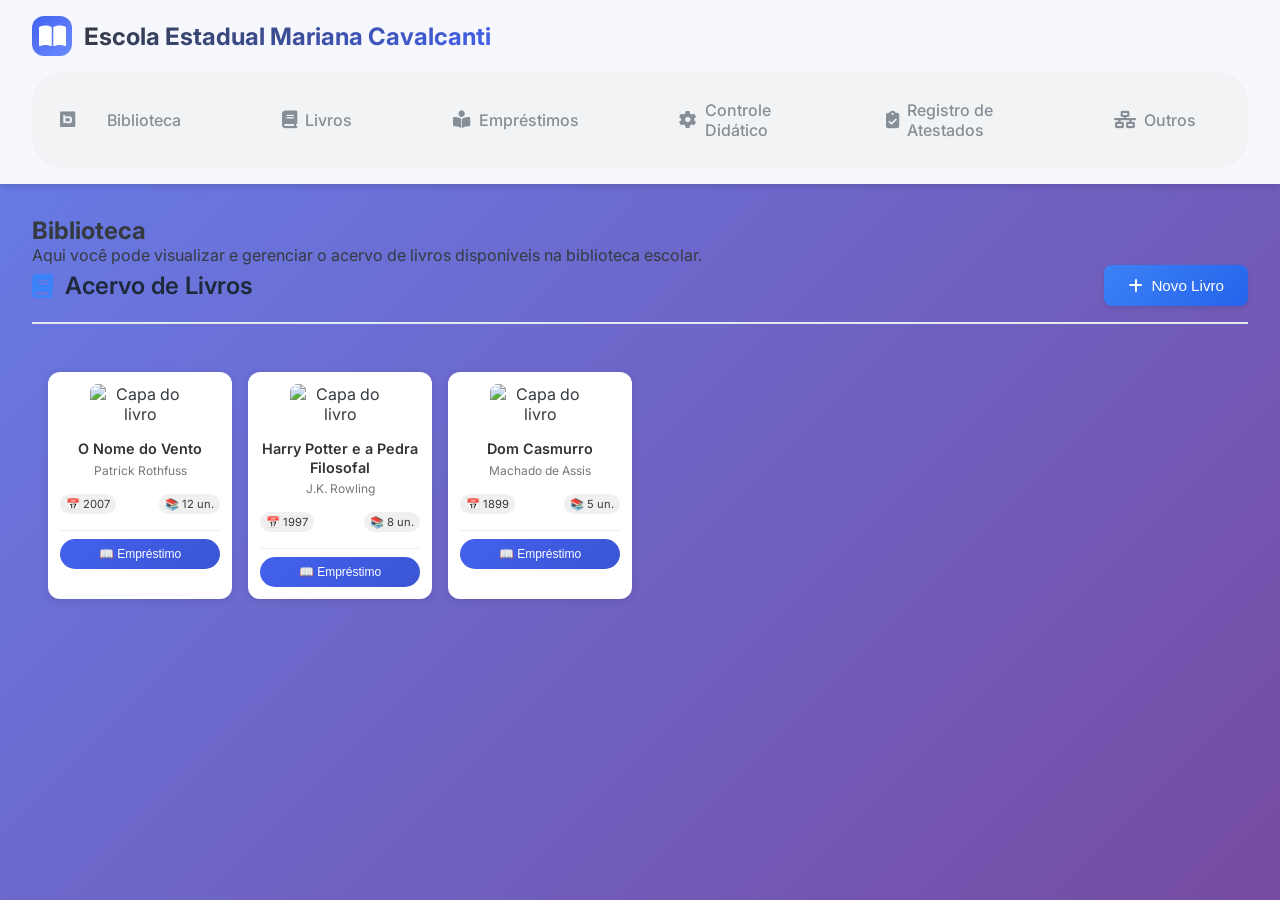
==== arcevo.html @ 970c311e "Biblioteca" ====
<!DOCTYPE html>
<html lang="pt-BR">
<head>
    <meta charset="UTF-8">
    <meta name="viewport" content="width=device-width, initial-scale=1.0, viewport-fit=cover">
    <title>Livros</title>
    <link rel="stylesheet" href="assets/css/style.css">
    <link rel="stylesheet" href="assets/css/books.css">
    <link href="https://fonts.googleapis.com/css2?family=Inter:wght@300;400;500;600;700;800&display=swap" rel="stylesheet">
    <link rel="stylesheet" href="https://cdnjs.cloudflare.com/ajax/libs/font-awesome/6.4.0/css/all.min.css">
    <link href="https://unpkg.com/aos@2.3.1/dist/aos.css" rel="stylesheet">
</head>
<body>
    <header>
        <div class="header-content">
            <div class="logo">
                <div class="logo-icon">
                    <i class="fas fa-book-open"></i>
                </div>
                <h1>Escola Estadual<span>  Mariana Cavalcanti</span></h1>
            </div>
            <nav class="nav-menu">
                <ul>
                    <li class="nav-link" data-tab="livros">
                        <i class="fa-brands fa-bimobject"></i>
                        <a href="index.html" class="nav-link" data-tab="index">
                            <span>Biblioteca</span>
                        </a>
                    </li>
                    <li class="nav-link" data-tab="livros"> 
                        <a href="arcevo.html" class="nav-link" data-tab="livros">                       
                        <i class="fas fa-book"></i>                       
                            <span>Livros</span>
                        </a>
                    </li>
                    <li class="nav-link" data-tab="emprestimos">
                        <a href="emprestimo.html" class="nav-link" data-tab="emprestimos">
                            <i class="fas fa-book-reader"></i>
                            <span>Empréstimos</span>
                        </a>
                    </li>
                    <li class="nav-link" data-tab="controlDidatico">
                        <a href="controlDidatico.html" class="nav-link" data-tab="controlDidatico">
                            <i class="fa-solid fa-gear"></i>
                            <span>Controle Didático</span>
                        </a>    
                    </li>
                    <li class="nav-link" data-tab="atestados">
                        <a href="RegisterAtestado.html" class="nav-link" data-tab="atestados">
                            <i class="fa-solid fa-clipboard-check"></i>
                            <span>Registro de Atestados</span>
                        </a>
                    </li>
                    <li class="nav-link" data-tab="outros">
                        <a href="outros.html" class="nav-link" data-tab="outros">
                        <i class="fa-solid fa-network-wired"></i>
                        <span>Outros</span>
                        </a>
                    </li>
                </ul>
            </nav>
        </div>
    </header>
    <main>
        <section>
            <h2>Biblioteca</h2>
            <p>Aqui você pode visualizar e gerenciar o acervo de livros disponíveis na biblioteca escolar.</p>
        </section>
        <section>
            <div class="panel-header">
                <h2><i class="fas fa-book"></i> Acervo de Livros</h2>
                <button class="btn-primary" id="btnAddLivro">
                    <i class="fas fa-plus"></i> Novo Livro
                </button>
            </div>
            <div class="cards-livros">
                                <!-- Card 1 -->
                <div class="livro-card">
                    <img class="livro-imagem" src="https://m.media-amazon.com/images/I/81CGmkRG9GL.jpg" alt="Capa do livro">
                    <div class="livro-titulo">O Nome do Vento</div>
                    <div class="livro-autor">Patrick Rothfuss</div>
                    <div class="info-linha">
                        <span class="livro-ano">📅 2007</span>
                        <span class="livro-quantidade">📚 12 un.</span>
                    </div>                    
                    <hr>
                    <button>📖 Empréstimo</button>
                </div>
                            <!-- Card 2 -->
                <div class="livro-card">
                    <img class="livro-imagem" src="https://m.media-amazon.com/images/I/81pB+joKL4L._UF1000,1000_QL80_.jpg" alt="Capa do livro">
                    <div class="livro-titulo">Harry Potter e a Pedra Filosofal</div>
                    <div class="livro-autor">J.K. Rowling</div>
                    <div class="info-linha">
                        <span class="livro-ano">📅 1997</span>
                        <span class="livro-quantidade">📚 8 un.</span>
                    </div>                    
                    <hr>
                    <button>📖 Empréstimo</button>
                </div>

                <!-- Card 3 -->
                <div class="livro-card">
                    <img class="livro-imagem" src="https://images.tcdn.com.br/img/img_prod/1271663/dom_casmurro_edicao_de_luxo_almofadada_89_1_038fb70c564eb50f71ea49f6027e827a.jpg" alt="Capa do livro">
                    <div class="livro-titulo">Dom Casmurro</div>
                    <div class="livro-autor">Machado de Assis</div>
                    <div class="info-linha">
                        <span class="livro-ano">📅 1899</span>
                        <span class="livro-quantidade">📚 5 un.</span>
                    </div>                    
                    <hr>
                    <button>📖 Empréstimo</button>
                </div>
            </div>
        </section>
    </main>
    <!-- Modal Overlay -->
    <div id="modalLivro" class="modal-overlay">
        <div class="modal-container">
            <!-- Modal Header -->
            <div class="modal-header">
                <h3>
                    <i class="fas fa-plus-circle"></i> 
                    Adicionar Novo Livro
                </h3>
                <button class="modal-close" id="btnCloseModal">
                    <i class="fas fa-times"></i>
                </button>
            </div>

            <!-- Modal Body -->
            <div class="modal-body">
                <form id="formLivro">
                    <div class="form-grid">
                        <!-- Autor -->
                        <div class="form-group">
                            <label for="autor">
                                <i class="fas fa-user"></i> Autor
                            </label>
                            <input type="text" id="autor" name="autor" 
                                placeholder="Digite o nome do autor" required>
                        </div>

                        <!-- Título -->
                        <div class="form-group">
                            <label for="titulo">
                                <i class="fas fa-book"></i> Título
                            </label>
                            <input type="text" id="titulo" name="titulo" 
                                placeholder="Digite o título do livro" required>
                        </div>

                        <!-- CBL (Código) -->
                        <div class="form-group">
                            <label for="cbl">
                                <i class="fas fa-barcode"></i> CBL
                            </label>
                            <input type="text" id="cbl" name="cbl" 
                                placeholder="Código CBL do livro" required>
                        </div>

                        <!-- Categoria -->
                        <div class="form-group">
                            <label for="categoria">
                                <i class="fas fa-tag"></i> Categoria
                            </label>
                            <select id="categoria" name="categoria" required>
                                <option value="">Selecione uma categoria</option>
                                <option value="Ficção">Ficção</option>
                                <option value="Não Ficção">Não Ficção</option>
                                <option value="Didático">Didático</option>
                                <option value="Infantil">Infantil</option>
                                <option value="Literatura">Literatura</option>
                                <option value="Ciências">Ciências</option>
                                <option value="História">História</option>
                                <option value="Tecnologia">Tecnologia</option>
                            </select>
                        </div>

                        <!-- Ano -->
                        <div class="form-group">
                            <label for="ano">
                                <i class="fas fa-calendar-alt"></i> Ano
                            </label>
                            <input type="number" id="ano" name="ano" 
                                placeholder="Ano de publicação" 
                                min="1900" max="2026" required>
                        </div>

                        <!-- Editora -->
                        <div class="form-group">
                            <label for="editora">
                                <i class="fas fa-building"></i> Editora
                            </label>
                            <input type="text" id="editora" name="editora" 
                                placeholder="Nome da editora" required>
                        </div>

                        <!-- Quantidade -->
                        <div class="form-group">
                            <label for="quantidade">
                                <i class="fas fa-cubes"></i> Quantidade
                            </label>
                            <input type="number" id="quantidade" name="quantidade" 
                                placeholder="Número de exemplares" 
                                min="1" value="1" required>
                        </div>
                        <!-- Capa do livro -->
                        <div class="form-group full-width">
                            <label for="imagem">
                                <i class="fas fa-image"></i> Capa do Livro
                            </label>
                            <input type="file" id="imagem" name="imagem" accept="image/*">
                            <small style="color: #666; font-size: 0.8rem;">Formatos: JPG, PNG, GIF (max. 5MB)</small>
                        </div>
                    </div>

                    <!-- Modal Footer -->
                    <div class="modal-footer">
                        <button type="button" class="btn-cancel" id="btnCancelModal">
                            <i class="fas fa-times"></i> Cancelar
                        </button>
                        <button type="submit" class="btn-submit">
                            <i class="fas fa-save"></i> Salvar Livro
                        </button>
                    </div>
                </form>
            </div>
        </div>
    </div>
        <!-- Modal de Empréstimo -->
    <div id="modalEmprestimo" class="modal-overlay">
        <div class="modal-container">
            <!-- Modal Header -->
            <div class="modal-header">
                <h3>
                    <i class="fas fa-hand-holding-heart"></i> 
                    Novo Empréstimo
                </h3>
                <button class="modal-close" id="btnCloseModalEmprestimo">
                    <i class="fas fa-times"></i>
                </button>
            </div>

            <!-- Modal Body -->
            <div class="modal-body">
                <form id="formEmprestimo">
                    <div class="form-grid">
                        <!-- Livro (pré-preenchido) -->
                        <div class="form-group">
                            <label for="livro">
                                <i class="fas fa-book"></i> Livro
                            </label>
                            <input type="text" id="livro" name="livro" 
                                placeholder="Título do livro" readonly required>
                        </div>

                        <!-- Estudante -->
                        <div class="form-group">
                            <label for="estudante">
                                <i class="fas fa-user-graduate"></i> Estudante
                            </label>
                            <input type="text" id="estudante" name="estudante" 
                                placeholder="Nome completo do estudante" required>
                        </div>

                        <!-- Data Empréstimo -->
                        <div class="form-group">
                            <label for="data_emprestimo">
                                <i class="fas fa-calendar-day"></i> Data do Empréstimo
                            </label>
                            <input type="date" id="data_emprestimo" name="data_emprestimo" required>
                        </div>

                        <!-- Data Devolução (opcional) -->
                        <div class="form-group">
                            <label for="data_devolucao">
                                <i class="fas fa-calendar-check"></i> Data de Devolução
                            </label>
                            <input type="date" id="data_devolucao" name="data_devolucao">
                            <small style="color: #666; font-size: 0.75rem;">Data prevista para devolução</small>
                        </div>

                        <!-- Observações -->
                        <div class="form-group full-width">
                            <label for="observacoes">
                                <i class="fas fa-comment-dots"></i> Observações
                            </label>
                            <textarea id="observacoes" name="observacoes" 
                                    rows="3" placeholder="Observações adicionais sobre o empréstimo..."></textarea>
                        </div>
                    </div>

                    <!-- Modal Footer -->
                    <div class="modal-footer">
                        <button type="button" class="btn-cancel" id="btnCancelModalEmprestimo">
                            <i class="fas fa-times"></i> Cancelar
                        </button>
                        <button type="submit" class="btn-submit">
                            <i class="fas fa-check-circle"></i> Confirmar Empréstimo
                        </button>
                    </div>
                </form>
            </div>
        </div>
    </div>
    <script src="assets/js/acervo.js"></script>
    <script src="assets/js/crontrollEmprestimo.js"></script>
</body>
</html>
---- assets/css/style.css ----
/* Reset e configurações globais */
* {
    margin: 0;
    padding: 0;
    box-sizing: border-box;
}

:root {
    --primary: #4361ee;
    --primary-dark: #3a56d4;
    --primary-light: #6c8cff;
    --success: #51cf66;
    --warning: #ffd43b;
    --danger: #ff6b6b;
    --gray-50: #f8f9fa;
    --gray-100: #f1f3f5;
    --gray-200: #e9ecef;
    --gray-300: #dee2e6;
    --gray-500: #adb5bd;
    --gray-600: #868e96;
    --gray-800: #343a40;
    --shadow-md: 0 4px 6px -1px rgba(0, 0, 0, 0.1);
    --shadow-lg: 0 10px 15px -3px rgba(0, 0, 0, 0.1);
    --shadow-xl: 0 20px 25px -5px rgba(0, 0, 0, 0.1);
    --border-radius: 12px;
    --border-radius-lg: 16px;
}

body {
    font-family: 'Inter', -apple-system, BlinkMacSystemFont, sans-serif;
    background: linear-gradient(135deg, #667eea 0%, #764ba2 100%);
    color: var(--gray-800);
    min-height: 100vh;
}

/* Header */
header {
    background: rgba(255, 255, 255, 0.95);
    backdrop-filter: blur(10px);
    box-shadow: var(--shadow-md);
    position: sticky;
    top: 0;
    z-index: 1000;
}

.header-content {
    max-width: 1400px;
    margin: 0 auto;
    padding: 1rem 2rem;
    display: flex;
    justify-content: space-between;
    align-items: center;
    flex-wrap: wrap;
    gap: 1rem;
}

.logo {
    display: flex;
    align-items: center;
    gap: 0.75rem;
}

.logo-icon {
    width: 40px;
    height: 40px;
    background: linear-gradient(135deg, var(--primary), var(--primary-light));
    border-radius: 12px;
    display: flex;
    align-items: center;
    justify-content: center;
    animation: pulse 2s infinite;
}

@keyframes pulse {
    0%, 100% { transform: scale(1); }
    50% { transform: scale(1.05); }
}

.logo-icon i {
    font-size: 1.5rem;
    color: white;
}

.logo h1 {
    font-size: 1.5rem;
    font-weight: 700;
    background: linear-gradient(135deg, var(--gray-800), var(--primary));
    -webkit-background-clip: text;
    -webkit-text-fill-color: transparent;
    background-clip: text;
}

/* Navegação */
.nav-menu ul {
    display: flex;
    gap: 0.3rem;
    background: var(--gray-100);
    padding: 0.25rem;
    border-radius: 2rem;
    list-style: none;
}

.nav-link {
    display: flex;
    align-items: center;
    gap: 0.5rem;
    padding: 0.75rem 1.5rem;
    border-radius: 2rem;
    transition: all 0.3s;
    font-weight: 500;
    cursor: pointer;
}

.nav-link a {
    text-decoration: none;
    color: var(--gray-600);
    display: flex;
    align-items: center;
    gap: 0.5rem;
}

.nav-link:hover {
    background: var(--gray-200);
}

.nav-link:hover a {
    color: var(--primary);
}

.nav-link i {
    font-size: 1.1rem;
    color: var(--gray-600);
}

.nav-link:hover i {
    color: var(--primary);
}

/* Main */
main {
    max-width: 1400px;
    margin: 0 auto;
    padding: 2rem;
}

/* Stats Grid */
.stats-grid {
    display: grid;
    grid-template-columns: repeat(auto-fit, minmax(250px, 1fr));
    gap: 1.5rem;
    margin: 2rem 0;
}

.stats-grid > div {
    background: white;
    border-radius: var(--border-radius-lg);
    padding: 1.5rem;
    box-shadow: var(--shadow-lg);
    transition: transform 0.3s, box-shadow 0.3s;
}

.stats-grid > div:hover {
    transform: translateY(-5px);
    box-shadow: var(--shadow-xl);
}

.stat-info h3 {
    font-size: 0.9rem;
    font-weight: 600;
    color: var(--gray-600);
    margin-bottom: 0.75rem;
    text-transform: uppercase;
    letter-spacing: 0.5px;
}

.stat-number {
    font-size: 2.5rem;
    font-weight: 700;
    color: var(--gray-800);
    margin-bottom: 0.5rem;
}

/* Responsividade */
@media (max-width: 768px) {
    .header-content {
        flex-direction: column;
        padding: 1rem;
    }
    
    .nav-menu ul {
        width: 100%;
        justify-content: center;
        flex-wrap: wrap;
    }
    
    .nav-link {
        padding: 0.5rem 1rem;
    }
    
    .nav-link span {
        display: none;
    }
    
    .nav-link i {
        font-size: 1.25rem;
    }
    
    main {
        padding: 1rem;
    }
    
    .stats-grid {
        grid-template-columns: 1fr;
    }
}

@media (max-width: 480px) {
    .logo h1 {
        font-size: 1.2rem;
    }
    
    .logo-icon {
        width: 32px;
        height: 32px;
    }
    
    .stat-number {
        font-size: 2rem;
    }
}
---- assets/css/books.css ----
/* Container principal dos cards */
.cards-livros {
    max-width: 1400px;
    margin: 0 auto;
    padding: 1rem;
}

.cards-livros h3 {
    font-size: 1.5rem;
    margin-bottom: 1.5rem;
    color: white;
    text-shadow: 2px 2px 4px rgba(0,0,0,0.1);
}

/* Grid de cards - aqui que faz os cards ficarem lado a lado */
.cards-livros {
    display: grid;
    grid-template-columns: repeat(auto-fill, minmax(160px, 1fr));
    gap: 1rem;
}

/* Card individual */
.livro-card {
    background: white;
    border-radius: 12px;
    padding: 12px;
    box-shadow: 0 2px 8px rgba(0, 0, 0, 0.1);
    transition: transform 0.2s, box-shadow 0.2s;
    display: flex;
    flex-direction: column;
    align-items: center;
    text-align: center;
}

.livro-card:hover {
    transform: translateY(-4px);
    box-shadow: 0 4px 12px rgba(0, 0, 0, 0.15);
}

/* Imagem do livro */
.livro-imagem {
    width: 100%;
    max-width: 100px;
    height: auto;
    max-height: 130px;
    object-fit: cover;
    border-radius: 8px;
    margin-bottom: 10px;
}

/* Título */
.livro-titulo {
    font-size: 0.9rem;
    font-weight: 600;
    color: #333;
    margin: 6px 0 4px;
    line-height: 1.3;
    display: -webkit-box;
    -webkit-line-clamp: 2;
    -webkit-box-orient: vertical;
    overflow: hidden;
}

/* Autor */
.livro-autor {
    font-size: 0.75rem;
    color: #777;
    margin-bottom: 8px;
}

/* Linha de informações (ano e quantidade) */
.info-linha {
    display: flex;
    justify-content: space-between;
    width: 100%;
    gap: 6px;
    margin: 8px 0;
    font-size: 0.7rem;
}

.livro-ano, .livro-quantidade {
    background: #f0f0f0;
    padding: 3px 6px;
    border-radius: 12px;
    white-space: nowrap;
}

/* Separador */
hr {
    width: 100%;
    margin: 8px 0;
    border: none;
    border-top: 1px solid #eee;
}

/* Botão de empréstimo */
.livro-card button {
    background: linear-gradient(135deg, #4361ee, #3a56d4);
    color: white;
    border: none;
    padding: 8px 12px;
    border-radius: 20px;
    font-size: 0.75rem;
    font-weight: 500;
    cursor: pointer;
    width: 100%;
    transition: all 0.2s;
}

.livro-card button:hover {
    background: linear-gradient(135deg, #3a56d4, #2c45b8);
    transform: scale(1.02);
}

/* Responsividade */
@media (max-width: 768px) {
    .cards-livros {
        grid-template-columns: repeat(auto-fill, minmax(140px, 1fr));
        gap: 0.75rem;
        padding: 0.75rem;
    }
    
    .livro-card {
        padding: 8px;
    }
    
    .livro-titulo {
        font-size: 0.8rem;
    }
    
    .info-linha {
        flex-direction: column;
        align-items: center;
        gap: 4px;
    }
    
    .livro-ano, .livro-quantidade {
        white-space: normal;
        font-size: 0.65rem;
    }
}

@media (max-width: 480px) {
    .cards-livros {
        grid-template-columns: repeat(auto-fill, minmax(130px, 1fr));
        gap: 0.5rem;
    }
}
/* Panel Header */
.panel-header {
    display: flex;
    justify-content: space-between;
    align-items: center;
    margin-bottom: 2rem;
    padding-bottom: 1rem;
    border-bottom: 2px solid #e2e8f0;
    flex-wrap: wrap;
    gap: 1rem;
}

.panel-header h2 {
    font-size: 1.5rem;
    font-weight: 600;
    color: #1e293b;
    margin: 0;
    display: flex;
    align-items: center;
    gap: 0.75rem;
}

.panel-header h2 i {
    color: #3b82f6;
    font-size: 1.5rem;
}

/* Botão Primário */
.btn-primary {
    background: linear-gradient(135deg, #3b82f6, #2563eb);
    color: white;
    border: none;
    padding: 0.75rem 1.5rem;
    border-radius: 0.5rem;
    font-size: 0.95rem;
    font-weight: 500;
    cursor: pointer;
    display: inline-flex;
    align-items: center;
    gap: 0.5rem;
    transition: all 0.3s ease;
    box-shadow: 0 2px 4px rgba(0, 0, 0, 0.1);
}

.btn-primary i {
    font-size: 1rem;
}

.btn-primary:hover {
    background: linear-gradient(135deg, #2563eb, #1d4ed8);
    transform: translateY(-2px);
    box-shadow: 0 4px 12px rgba(59, 130, 246, 0.3);
}

.btn-primary:active {
    transform: translateY(0);
    box-shadow: 0 2px 4px rgba(0, 0, 0, 0.1);
}

/* Responsivo para telas pequenas */
@media (max-width: 640px) {
    .panel-header {
        flex-direction: column;
        align-items: stretch;
        text-align: center;
    }
    
    .panel-header h2 {
        justify-content: center;
    }
    
    .btn-primary {
        justify-content: center;
        width: 100%;
    }
}
/*----------------------- MODAL ------------------ */
/* Modal Overlay */
.modal-overlay {
    display: none;
    position: fixed;
    top: 0;
    left: 0;
    width: 100%;
    height: 100%;
    background-color: rgba(0, 0, 0, 0.6);
    backdrop-filter: blur(4px);
    z-index: 1000;
    justify-content: center;
    align-items: center;
    animation: fadeIn 0.3s ease;
}

.modal-overlay.active {
    display: flex;
}

/* Modal Container */
.modal-container {
    background: white;
    border-radius: 1rem;
    width: 90%;
    max-width: 800px;
    max-height: 90vh;
    overflow-y: auto;
    box-shadow: 0 20px 25px -5px rgba(0, 0, 0, 0.1), 
                0 10px 10px -5px rgba(0, 0, 0, 0.04);
    animation: slideUp 0.3s ease;
}

/* Modal Header */
.modal-header {
    display: flex;
    justify-content: space-between;
    align-items: center;
    padding: 1.5rem 2rem;
    border-bottom: 2px solid #e2e8f0;
    background: linear-gradient(135deg, #f8fafc, #ffffff);
    border-radius: 1rem 1rem 0 0;
}

.modal-header h3 {
    font-size: 1.5rem;
    font-weight: 600;
    color: #1e293b;
    margin: 0;
    display: flex;
    align-items: center;
    gap: 0.75rem;
}

.modal-header h3 i {
    color: #3b82f6;
    font-size: 1.5rem;
}

.modal-close {
    background: none;
    border: none;
    font-size: 1.5rem;
    cursor: pointer;
    color: #64748b;
    padding: 0.5rem;
    border-radius: 0.5rem;
    transition: all 0.2s ease;
    display: flex;
    align-items: center;
    justify-content: center;
}

.modal-close:hover {
    background-color: #f1f5f9;
    color: #ef4444;
    transform: rotate(90deg);
}

/* Modal Body */
.modal-body {
    padding: 2rem;
}

/* Form Grid */
.form-grid {
    display: grid;
    grid-template-columns: repeat(2, 1fr);
    gap: 1.5rem;
}

/* Form Group */
.form-group {
    display: flex;
    flex-direction: column;
    gap: 0.5rem;
}

.form-group label {
    font-size: 0.875rem;
    font-weight: 600;
    color: #334155;
    display: flex;
    align-items: center;
    gap: 0.5rem;
}

.form-group label i {
    color: #3b82f6;
    font-size: 0.875rem;
}

.form-group input,
.form-group select {
    padding: 0.75rem 1rem;
    border: 2px solid #e2e8f0;
    border-radius: 0.5rem;
    font-size: 0.95rem;
    font-family: 'Inter', sans-serif;
    transition: all 0.2s ease;
    background-color: white;
}

.form-group input:focus,
.form-group select:focus {
    outline: none;
    border-color: #3b82f6;
    box-shadow: 0 0 0 3px rgba(59, 130, 246, 0.1);
}

.form-group input:hover,
.form-group select:hover {
    border-color: #94a3b8;
}

/* Modal Footer */
.modal-footer {
    display: flex;
    justify-content: flex-end;
    gap: 1rem;
    margin-top: 2rem;
    padding-top: 1.5rem;
    border-top: 2px solid #e2e8f0;
}

.btn-cancel,
.btn-submit {
    padding: 0.75rem 1.5rem;
    border-radius: 0.5rem;
    font-size: 0.95rem;
    font-weight: 500;
    cursor: pointer;
    transition: all 0.2s ease;
    display: inline-flex;
    align-items: center;
    gap: 0.5rem;
    font-family: 'Inter', sans-serif;
}

.btn-cancel {
    background-color: white;
    border: 2px solid #e2e8f0;
    color: #64748b;
}

.btn-cancel:hover {
    background-color: #f8fafc;
    border-color: #cbd5e1;
    transform: translateY(-1px);
}

.btn-submit {
    background: linear-gradient(135deg, #3b82f6, #2563eb);
    border: none;
    color: white;
    box-shadow: 0 2px 4px rgba(0, 0, 0, 0.1);
}

.btn-submit:hover {
    background: linear-gradient(135deg, #2563eb, #1d4ed8);
    transform: translateY(-2px);
    box-shadow: 0 4px 12px rgba(59, 130, 246, 0.3);
}

.btn-cancel:active,
.btn-submit:active {
    transform: translateY(0);
}

/* Animações */
@keyframes fadeIn {
    from {
        opacity: 0;
    }
    to {
        opacity: 1;
    }
}

@keyframes slideUp {
    from {
        transform: translateY(30px);
        opacity: 0;
    }
    to {
        transform: translateY(0);
        opacity: 1;
    }
}

/* Scrollbar Personalizada */
.modal-container::-webkit-scrollbar {
    width: 8px;
}

.modal-container::-webkit-scrollbar-track {
    background: #f1f5f9;
    border-radius: 4px;
}

.modal-container::-webkit-scrollbar-thumb {
    background: #cbd5e1;
    border-radius: 4px;
}

.modal-container::-webkit-scrollbar-thumb:hover {
    background: #94a3b8;
}

/* Responsividade */
@media (max-width: 768px) {
    .form-grid {
        grid-template-columns: 1fr;
        gap: 1rem;
    }
    
    .modal-header {
        padding: 1rem 1.5rem;
    }
    
    .modal-header h3 {
        font-size: 1.25rem;
    }
    
    .modal-body {
        padding: 1.5rem;
    }
    
    .modal-footer {
        flex-direction: column-reverse;
    }
    
    .btn-cancel,
    .btn-submit {
        width: 100%;
        justify-content: center;
    }
}

@media (max-width: 480px) {
    .modal-container {
        width: 95%;
        border-radius: 0.75rem;
    }
    
    .modal-header h3 {
        font-size: 1.125rem;
    }
    
    .form-group input,
    .form-group select {
        padding: 0.625rem 0.875rem;
        font-size: 0.875rem;
    }
}
/* APENAS ADICIONAR ESSAS 3 LINHAS AO CSS EXISTENTE */
.form-group.full-width {
    grid-column: 1 / -1;
}

.form-group input[type="file"] {
    padding: 0.5rem;
    border: 1px solid #e2e8f0;
    border-radius: 0.5rem;
    font-size: 0.9rem;
}

.form-group small {
    display: block;
    margin-top: 0.25rem;
}
/*----------------------- MODAL EMPRESTIMO ------------------ */
/* Adicione ao seu CSS existente */
textarea {
    width: 100%;
    padding: 0.75rem 1rem;
    border: 2px solid #e2e8f0;
    border-radius: 0.5rem;
    font-size: 0.95rem;
    font-family: 'Inter', sans-serif;
    resize: vertical;
    transition: all 0.2s ease;
}

textarea:focus {
    outline: none;
    border-color: #3b82f6;
    box-shadow: 0 0 0 3px rgba(59, 130, 246, 0.1);
}

textarea:hover {
    border-color: #94a3b8;
}
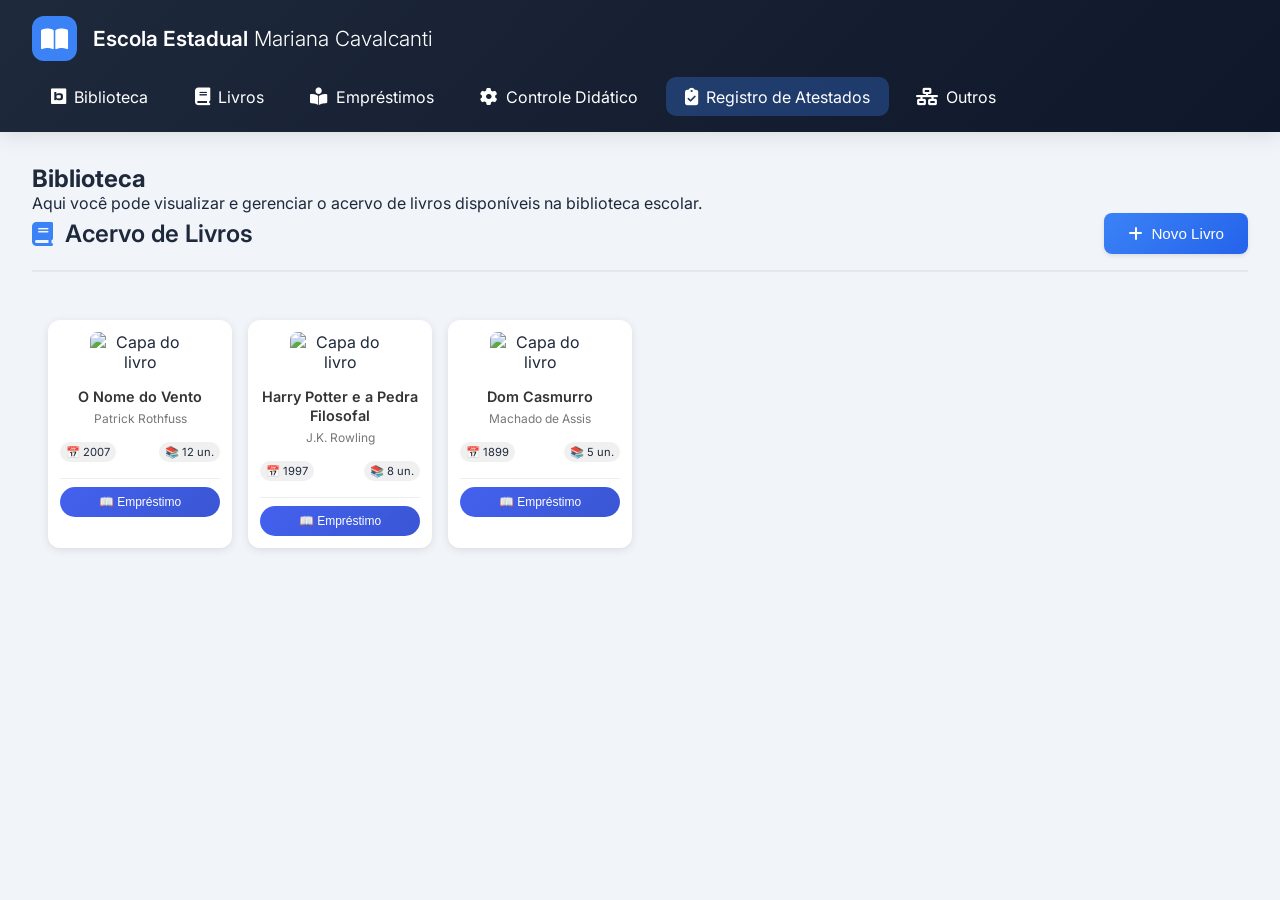
==== commit fbfcb0b4: "atualização" ====
--- a/arcevo.html
+++ b/arcevo.html
@@ -21,40 +21,40 @@
             </div>
             <nav class="nav-menu">
                 <ul>
-                    <li class="nav-link" data-tab="livros">
-                        <i class="fa-brands fa-bimobject"></i>
-                        <a href="index.html" class="nav-link" data-tab="index">
+                    <li class="nav-link">
+                        <a href="index.html">
+                            <i class="fa-brands fa-bimobject"></i>
                             <span>Biblioteca</span>
                         </a>
                     </li>
-                    <li class="nav-link" data-tab="livros"> 
-                        <a href="arcevo.html" class="nav-link" data-tab="livros">                       
-                        <i class="fas fa-book"></i>                       
+                    <li class="nav-link">
+                        <a href="arcevo.html">
+                            <i class="fas fa-book"></i>
                             <span>Livros</span>
                         </a>
                     </li>
-                    <li class="nav-link" data-tab="emprestimos">
-                        <a href="emprestimo.html" class="nav-link" data-tab="emprestimos">
+                    <li class="nav-link">
+                        <a href="emprestimo.html">
                             <i class="fas fa-book-reader"></i>
                             <span>Empréstimos</span>
                         </a>
                     </li>
-                    <li class="nav-link" data-tab="controlDidatico">
-                        <a href="controlDidatico.html" class="nav-link" data-tab="controlDidatico">
+                    <li class="nav-link">
+                        <a href="controlDidatico.html">
                             <i class="fa-solid fa-gear"></i>
                             <span>Controle Didático</span>
-                        </a>    
-                    </li>
-                    <li class="nav-link" data-tab="atestados">
-                        <a href="RegisterAtestado.html" class="nav-link" data-tab="atestados">
+                        </a>
+                    </li>
+                    <li class="nav-link active">
+                        <a href="RegisterAtestado.html">
                             <i class="fa-solid fa-clipboard-check"></i>
                             <span>Registro de Atestados</span>
                         </a>
                     </li>
-                    <li class="nav-link" data-tab="outros">
-                        <a href="outros.html" class="nav-link" data-tab="outros">
-                        <i class="fa-solid fa-network-wired"></i>
-                        <span>Outros</span>
+                    <li class="nav-link">
+                        <a href="outros.html">
+                            <i class="fa-solid fa-network-wired"></i>
+                            <span>Outros</span>
                         </a>
                     </li>
                 </ul>
--- a/assets/css/style.css
+++ b/assets/css/style.css
@@ -27,26 +27,26 @@
 }
 
 body {
-    font-family: 'Inter', -apple-system, BlinkMacSystemFont, sans-serif;
-    background: linear-gradient(135deg, #667eea 0%, #764ba2 100%);
-    color: var(--gray-800);
+    font-family: 'Inter', sans-serif;
+    background: #f1f5f9;
+    color: #1e293b;        
     min-height: 100vh;
 }
 
-/* Header */
+/* Header - Estilo da página de atestado */
 header {
-    background: rgba(255, 255, 255, 0.95);
-    backdrop-filter: blur(10px);
-    box-shadow: var(--shadow-md);
+    background: linear-gradient(135deg, #1e293b, #0f172a);
+    color: white;
+    padding: 1rem 2rem;
+    box-shadow: 0 4px 20px rgba(0, 0, 0, 0.1);
     position: sticky;
     top: 0;
-    z-index: 1000;
+    z-index: 100;
 }
 
 .header-content {
     max-width: 1400px;
     margin: 0 auto;
-    padding: 1rem 2rem;
     display: flex;
     justify-content: space-between;
     align-items: center;
@@ -57,83 +57,81 @@
 .logo {
     display: flex;
     align-items: center;
-    gap: 0.75rem;
+    gap: 1rem;
 }
 
 .logo-icon {
-    width: 40px;
-    height: 40px;
-    background: linear-gradient(135deg, var(--primary), var(--primary-light));
+    background: #3b82f6;
+    width: 45px;
+    height: 45px;
     border-radius: 12px;
     display: flex;
     align-items: center;
     justify-content: center;
-    animation: pulse 2s infinite;
-}
-
-@keyframes pulse {
-    0%, 100% { transform: scale(1); }
-    50% { transform: scale(1.05); }
+    font-size: 1.5rem;
 }
 
 .logo-icon i {
-    font-size: 1.5rem;
     color: white;
 }
 
 .logo h1 {
-    font-size: 1.5rem;
-    font-weight: 700;
-    background: linear-gradient(135deg, var(--gray-800), var(--primary));
-    -webkit-background-clip: text;
-    -webkit-text-fill-color: transparent;
-    background-clip: text;
+    font-size: 1.3rem;
+    font-weight: 600;
+    color: white;
+    background: none;
+    -webkit-text-fill-color: white;
+}
+
+.logo h1 span {
+    font-weight: 300;
+    color: #94a3b8;
 }
 
 /* Navegação */
 .nav-menu ul {
     display: flex;
-    gap: 0.3rem;
-    background: var(--gray-100);
-    padding: 0.25rem;
-    border-radius: 2rem;
     list-style: none;
+    gap: 0.5rem;
+    flex-wrap: wrap;
+    background: none;
+    padding: 0;
+    border-radius: 0;
 }
 
 .nav-link {
     display: flex;
     align-items: center;
     gap: 0.5rem;
-    padding: 0.75rem 1.5rem;
-    border-radius: 2rem;
+    padding: 0.6rem 1.2rem;
+    border-radius: 10px;
     transition: all 0.3s;
-    font-weight: 500;
     cursor: pointer;
 }
 
 .nav-link a {
+    color: white;
     text-decoration: none;
-    color: var(--gray-600);
     display: flex;
     align-items: center;
     gap: 0.5rem;
-}
-
-.nav-link:hover {
-    background: var(--gray-200);
-}
-
-.nav-link:hover a {
-    color: var(--primary);
 }
 
 .nav-link i {
     font-size: 1.1rem;
-    color: var(--gray-600);
+    color: white;
+}
+
+.nav-link:hover, .nav-link.active {
+    background: rgba(59, 130, 246, 0.3);
+}
+
+.nav-link:hover a {
+    color: white;
 }
 
 .nav-link:hover i {
-    color: var(--primary);
+    color: white;
 }
 
 /* Main */
@@ -182,6 +180,70 @@
 
 /* Responsividade */
 @media (max-width: 768px) {
+    header {
+        padding: 1rem;
+    }
+    
+    .header-content {
+        flex-direction: column;
+        text-align: center;
+    }
+    
+    .nav-menu ul {
+        width: 100%;
+        justify-content: center;
+    }
+    
+    .nav-link {
+        padding: 0.5rem 1rem;
+    }
+    
+    .nav-link span {
+        display: inline;
+    }
+    
+    .nav-link i {
+        font-size: 1rem;
+    }
+    
+    main {
+        padding: 1rem;
+    }
+    
+    .stats-grid {
+        grid-template-columns: 1fr;
+    }
+}
+
+@media (max-width: 480px) {
+    .logo h1 {
+        font-size: 1.2rem;
+    }
+    
+    .logo-icon {
+        width: 35px;
+        height: 35px;
+    }
+    
+    .logo-icon i {
+        font-size: 1.2rem;
+    }
+    
+    .nav-link span {
+        display: none;
+    }
+    
+    .nav-link i {
+        font-size: 1.25rem;
+    }
+    
+    .stat-number {
+        font-size: 2rem;
+    }
+}
+
+/* Responsividade */
+@media (max-width: 768px) {
     .header-content {
         flex-direction: column;
         padding: 1rem;
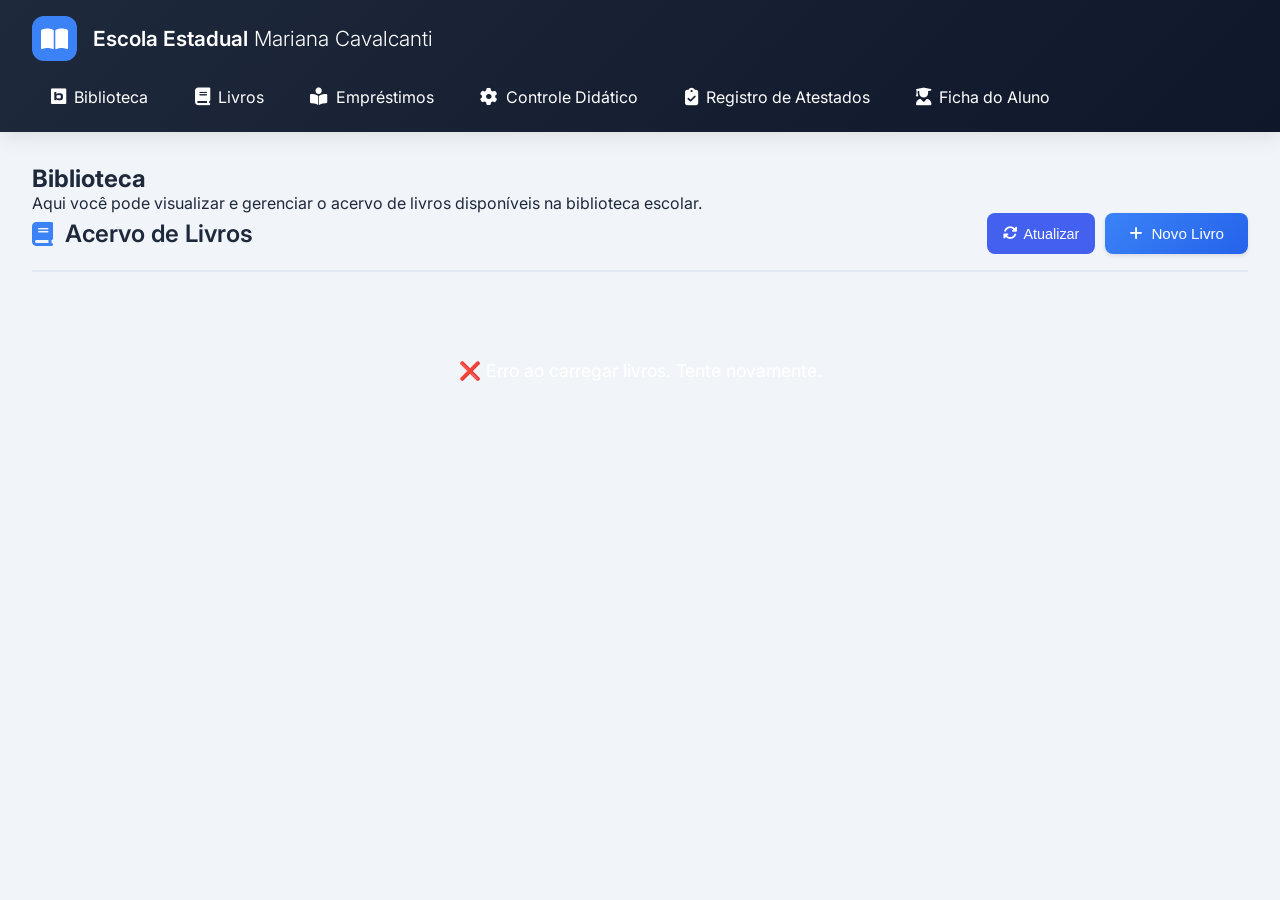
==== commit d2d1c958: "Adicionando pagina ficha de alunos e atulizações" ====
--- a/arcevo.html
+++ b/arcevo.html
@@ -3,167 +3,96 @@
 <head>
     <meta charset="UTF-8">
     <meta name="viewport" content="width=device-width, initial-scale=1.0, viewport-fit=cover">
-    <title>Livros</title>
+    <title>Acervo de Livros - Biblioteca</title>
     <link rel="stylesheet" href="assets/css/style.css">
     <link rel="stylesheet" href="assets/css/books.css">
     <link href="https://fonts.googleapis.com/css2?family=Inter:wght@300;400;500;600;700;800&display=swap" rel="stylesheet">
     <link rel="stylesheet" href="https://cdnjs.cloudflare.com/ajax/libs/font-awesome/6.4.0/css/all.min.css">
-    <link href="https://unpkg.com/aos@2.3.1/dist/aos.css" rel="stylesheet">
 </head>
 <body>
+
+    <!-- ===== HEADER ===== -->
     <header>
         <div class="header-content">
             <div class="logo">
                 <div class="logo-icon">
                     <i class="fas fa-book-open"></i>
                 </div>
-                <h1>Escola Estadual<span>  Mariana Cavalcanti</span></h1>
+                <h1>Escola Estadual<span> Mariana Cavalcanti</span></h1>
             </div>
             <nav class="nav-menu">
                 <ul>
-                    <li class="nav-link">
-                        <a href="index.html">
-                            <i class="fa-brands fa-bimobject"></i>
-                            <span>Biblioteca</span>
-                        </a>
-                    </li>
-                    <li class="nav-link">
-                        <a href="arcevo.html">
-                            <i class="fas fa-book"></i>
-                            <span>Livros</span>
-                        </a>
-                    </li>
-                    <li class="nav-link">
-                        <a href="emprestimo.html">
-                            <i class="fas fa-book-reader"></i>
-                            <span>Empréstimos</span>
-                        </a>
-                    </li>
-                    <li class="nav-link">
-                        <a href="controlDidatico.html">
-                            <i class="fa-solid fa-gear"></i>
-                            <span>Controle Didático</span>
-                        </a>
-                    </li>
-                    <li class="nav-link active">
-                        <a href="RegisterAtestado.html">
-                            <i class="fa-solid fa-clipboard-check"></i>
-                            <span>Registro de Atestados</span>
-                        </a>
-                    </li>
-                    <li class="nav-link">
-                        <a href="outros.html">
-                            <i class="fa-solid fa-network-wired"></i>
-                            <span>Outros</span>
-                        </a>
-                    </li>
+                    <li class="nav-link"><a href="index.html"><i class="fa-brands fa-bimobject"></i><span>Biblioteca</span></a></li>
+                    <li class="nav-link"><a href="arcevo.html"><i class="fas fa-book"></i><span>Livros</span></a></li>
+                    <li class="nav-link"><a href="emprestimo.html"><i class="fas fa-book-reader"></i><span>Empréstimos</span></a></li>
+                    <li class="nav-link"><a href="controlDidatico.html"><i class="fa-solid fa-gear"></i><span>Controle Didático</span></a></li>
+                    <li class="nav-link"><a href="RegisterAtestado.html"><i class="fa-solid fa-clipboard-check"></i><span>Registro de Atestados</span></a></li>
+                    <li class="nav-link"><a href="ficha_aluno.html"><i class="fa-solid fa-user-graduate"></i><span>Ficha do Aluno</span></a></li>
                 </ul>
             </nav>
         </div>
     </header>
+
+    <!-- ===== MAIN ===== -->
     <main>
         <section>
             <h2>Biblioteca</h2>
             <p>Aqui você pode visualizar e gerenciar o acervo de livros disponíveis na biblioteca escolar.</p>
         </section>
+
         <section>
             <div class="panel-header">
                 <h2><i class="fas fa-book"></i> Acervo de Livros</h2>
-                <button class="btn-primary" id="btnAddLivro">
-                    <i class="fas fa-plus"></i> Novo Livro
-                </button>
-            </div>
-            <div class="cards-livros">
-                                <!-- Card 1 -->
-                <div class="livro-card">
-                    <img class="livro-imagem" src="https://m.media-amazon.com/images/I/81CGmkRG9GL.jpg" alt="Capa do livro">
-                    <div class="livro-titulo">O Nome do Vento</div>
-                    <div class="livro-autor">Patrick Rothfuss</div>
-                    <div class="info-linha">
-                        <span class="livro-ano">📅 2007</span>
-                        <span class="livro-quantidade">📚 12 un.</span>
-                    </div>                    
-                    <hr>
-                    <button>📖 Empréstimo</button>
+                <div style="display:flex; gap:10px;">
+                    <button class="btn-refresh" id="refreshBooks">
+                        <i class="fas fa-sync-alt"></i> Atualizar
+                    </button>
+                    <button class="btn-primary" id="btnAddLivro">
+                        <i class="fas fa-plus"></i> Novo Livro
+                    </button>
                 </div>
-                            <!-- Card 2 -->
-                <div class="livro-card">
-                    <img class="livro-imagem" src="https://m.media-amazon.com/images/I/81pB+joKL4L._UF1000,1000_QL80_.jpg" alt="Capa do livro">
-                    <div class="livro-titulo">Harry Potter e a Pedra Filosofal</div>
-                    <div class="livro-autor">J.K. Rowling</div>
-                    <div class="info-linha">
-                        <span class="livro-ano">📅 1997</span>
-                        <span class="livro-quantidade">📚 8 un.</span>
-                    </div>                    
-                    <hr>
-                    <button>📖 Empréstimo</button>
-                </div>
-
-                <!-- Card 3 -->
-                <div class="livro-card">
-                    <img class="livro-imagem" src="https://images.tcdn.com.br/img/img_prod/1271663/dom_casmurro_edicao_de_luxo_almofadada_89_1_038fb70c564eb50f71ea49f6027e827a.jpg" alt="Capa do livro">
-                    <div class="livro-titulo">Dom Casmurro</div>
-                    <div class="livro-autor">Machado de Assis</div>
-                    <div class="info-linha">
-                        <span class="livro-ano">📅 1899</span>
-                        <span class="livro-quantidade">📚 5 un.</span>
-                    </div>                    
-                    <hr>
-                    <button>📖 Empréstimo</button>
+            </div>
+
+            <div class="books-container">
+                <div id="booksGrid" class="books-grid">
+                    <p class="loading"><i class="fas fa-spinner fa-spin"></i> Carregando livros...</p>
                 </div>
             </div>
         </section>
     </main>
-    <!-- Modal Overlay -->
+
+    <!-- ===== MODAL: ADICIONAR LIVRO ===== -->
     <div id="modalLivro" class="modal-overlay">
         <div class="modal-container">
-            <!-- Modal Header -->
+
             <div class="modal-header">
-                <h3>
-                    <i class="fas fa-plus-circle"></i> 
-                    Adicionar Novo Livro
-                </h3>
+                <h3><i class="fas fa-plus-circle"></i> Adicionar Novo Livro</h3>
                 <button class="modal-close" id="btnCloseModal">
                     <i class="fas fa-times"></i>
                 </button>
             </div>
 
-            <!-- Modal Body -->
             <div class="modal-body">
                 <form id="formLivro">
                     <div class="form-grid">
-                        <!-- Autor -->
-                        <div class="form-group">
-                            <label for="autor">
-                                <i class="fas fa-user"></i> Autor
-                            </label>
-                            <input type="text" id="autor" name="autor" 
-                                placeholder="Digite o nome do autor" required>
-                        </div>
-
-                        <!-- Título -->
-                        <div class="form-group">
-                            <label for="titulo">
-                                <i class="fas fa-book"></i> Título
-                            </label>
-                            <input type="text" id="titulo" name="titulo" 
-                                placeholder="Digite o título do livro" required>
-                        </div>
-
-                        <!-- CBL (Código) -->
-                        <div class="form-group">
-                            <label for="cbl">
-                                <i class="fas fa-barcode"></i> CBL
-                            </label>
-                            <input type="text" id="cbl" name="cbl" 
-                                placeholder="Código CBL do livro" required>
-                        </div>
-
-                        <!-- Categoria -->
-                        <div class="form-group">
-                            <label for="categoria">
-                                <i class="fas fa-tag"></i> Categoria
-                            </label>
+
+                        <div class="form-group">
+                            <label for="autor"><i class="fas fa-user"></i> Autor</label>
+                            <input type="text" id="autor" name="autor" placeholder="Nome do autor" required>
+                        </div>
+
+                        <div class="form-group">
+                            <label for="titulo"><i class="fas fa-book"></i> Título</label>
+                            <input type="text" id="titulo" name="titulo" placeholder="Título do livro" required>
+                        </div>
+
+                        <div class="form-group">
+                            <label for="cbl"><i class="fas fa-barcode"></i> CBL</label>
+                            <input type="text" id="cbl" name="cbl" placeholder="Código CBL do livro" required>
+                        </div>
+
+                        <div class="form-group">
+                            <label for="categoria"><i class="fas fa-tag"></i> Categoria</label>
                             <select id="categoria" name="categoria" required>
                                 <option value="">Selecione uma categoria</option>
                                 <option value="Ficção">Ficção</option>
@@ -177,45 +106,33 @@
                             </select>
                         </div>
 
-                        <!-- Ano -->
-                        <div class="form-group">
-                            <label for="ano">
-                                <i class="fas fa-calendar-alt"></i> Ano
-                            </label>
-                            <input type="number" id="ano" name="ano" 
-                                placeholder="Ano de publicação" 
-                                min="1900" max="2026" required>
-                        </div>
-
-                        <!-- Editora -->
-                        <div class="form-group">
-                            <label for="editora">
-                                <i class="fas fa-building"></i> Editora
-                            </label>
-                            <input type="text" id="editora" name="editora" 
-                                placeholder="Nome da editora" required>
-                        </div>
-
-                        <!-- Quantidade -->
-                        <div class="form-group">
-                            <label for="quantidade">
-                                <i class="fas fa-cubes"></i> Quantidade
-                            </label>
-                            <input type="number" id="quantidade" name="quantidade" 
-                                placeholder="Número de exemplares" 
-                                min="1" value="1" required>
-                        </div>
-                        <!-- Capa do livro -->
+                        <div class="form-group">
+                            <label for="ano"><i class="fas fa-calendar-alt"></i> Ano</label>
+                            <input type="number" id="ano" name="ano" placeholder="Ano de publicação" min="1900" max="2030" required>
+                        </div>
+
+                        <div class="form-group">
+                            <label for="editora"><i class="fas fa-building"></i> Editora</label>
+                            <input type="text" id="editora" name="editora" placeholder="Nome da editora" required>
+                        </div>
+
+                        <div class="form-group">
+                            <label for="quantidade"><i class="fas fa-cubes"></i> Quantidade</label>
+                            <input type="number" id="quantidade" name="quantidade" placeholder="Nº de exemplares" min="1" value="1" required>
+                        </div>
+
+                        <!-- Upload de imagem -->
                         <div class="form-group full-width">
-                            <label for="imagem">
-                                <i class="fas fa-image"></i> Capa do Livro
-                            </label>
-                            <input type="file" id="imagem" name="imagem" accept="image/*">
-                            <small style="color: #666; font-size: 0.8rem;">Formatos: JPG, PNG, GIF (max. 5MB)</small>
-                        </div>
-                    </div>
-
-                    <!-- Modal Footer -->
+                            <label for="imagemLivro"><i class="fas fa-camera"></i> Capa do Livro (opcional)</label>
+                            <input type="file" id="imagemLivro" name="imagemLivro" accept="image/jpeg,image/png,image/gif,image/webp">
+                            <small style="color:#666; font-size:0.8rem;">Formatos: JPG, PNG, GIF, WebP (máx. 5MB)</small>
+                            <div id="previewContainer" style="margin-top:10px; display:none;">
+                                <img id="imagemPreview" style="max-width:150px; max-height:200px; border-radius:8px; border:2px solid #e2e8f0;">
+                            </div>
+                        </div>
+
+                    </div>
+
                     <div class="modal-footer">
                         <button type="button" class="btn-cancel" id="btnCancelModal">
                             <i class="fas fa-times"></i> Cancelar
@@ -226,85 +143,66 @@
                     </div>
                 </form>
             </div>
+
         </div>
     </div>
-        <!-- Modal de Empréstimo -->
+
+    <!-- ===== MODAL: EMPRÉSTIMO ===== -->
     <div id="modalEmprestimo" class="modal-overlay">
         <div class="modal-container">
-            <!-- Modal Header -->
+
             <div class="modal-header">
-                <h3>
-                    <i class="fas fa-hand-holding-heart"></i> 
-                    Novo Empréstimo
-                </h3>
+                <h3><i class="fas fa-hand-holding-heart"></i> Novo Empréstimo</h3>
                 <button class="modal-close" id="btnCloseModalEmprestimo">
                     <i class="fas fa-times"></i>
                 </button>
             </div>
 
-            <!-- Modal Body -->
             <div class="modal-body">
                 <form id="formEmprestimo">
                     <div class="form-grid">
-                        <!-- Livro (pré-preenchido) -->
-                        <div class="form-group">
-                            <label for="livro">
-                                <i class="fas fa-book"></i> Livro
-                            </label>
-                            <input type="text" id="livro" name="livro" 
-                                placeholder="Título do livro" readonly required>
-                        </div>
-
-                        <!-- Estudante -->
-                        <div class="form-group">
-                            <label for="estudante">
-                                <i class="fas fa-user-graduate"></i> Estudante
-                            </label>
-                            <input type="text" id="estudante" name="estudante" 
-                                placeholder="Nome completo do estudante" required>
-                        </div>
-
-                        <!-- Data Empréstimo -->
-                        <div class="form-group">
-                            <label for="data_emprestimo">
-                                <i class="fas fa-calendar-day"></i> Data do Empréstimo
-                            </label>
+
+                        <div class="form-group full-width">
+                            <label for="livro"><i class="fas fa-book"></i> Livro</label>
+                            <input type="text" id="livro" name="livro" readonly>
+                        </div>
+
+                        <div class="form-group">
+                            <label for="nome_aluno"><i class="fas fa-user-graduate"></i> Nome do Aluno</label>
+                            <input type="text" id="nome_aluno" name="nome_aluno" placeholder="Nome completo" required>
+                        </div>
+
+                        <div class="form-group">
+                            <label for="turma"><i class="fas fa-users"></i> Turma</label>
+                            <input type="text" id="turma" name="turma" placeholder="Ex: 3º A" required>
+                        </div>
+
+                        <div class="form-group">
+                            <label for="data_emprestimo"><i class="fas fa-calendar-alt"></i> Data do Empréstimo</label>
                             <input type="date" id="data_emprestimo" name="data_emprestimo" required>
                         </div>
 
-                        <!-- Data Devolução (opcional) -->
-                        <div class="form-group">
-                            <label for="data_devolucao">
-                                <i class="fas fa-calendar-check"></i> Data de Devolução
-                            </label>
-                            <input type="date" id="data_devolucao" name="data_devolucao">
-                            <small style="color: #666; font-size: 0.75rem;">Data prevista para devolução</small>
-                        </div>
-
-                        <!-- Observações -->
-                        <div class="form-group full-width">
-                            <label for="observacoes">
-                                <i class="fas fa-comment-dots"></i> Observações
-                            </label>
-                            <textarea id="observacoes" name="observacoes" 
-                                    rows="3" placeholder="Observações adicionais sobre o empréstimo..."></textarea>
-                        </div>
-                    </div>
-
-                    <!-- Modal Footer -->
+                        <div class="form-group">
+                            <label for="data_devolucao"><i class="fas fa-calendar-check"></i> Data de Devolução</label>
+                            <input type="date" id="data_devolucao" name="data_devolucao" required>
+                        </div>
+
+                    </div>
+
                     <div class="modal-footer">
                         <button type="button" class="btn-cancel" id="btnCancelModalEmprestimo">
                             <i class="fas fa-times"></i> Cancelar
                         </button>
                         <button type="submit" class="btn-submit">
-                            <i class="fas fa-check-circle"></i> Confirmar Empréstimo
+                            <i class="fas fa-check"></i> Confirmar Empréstimo
                         </button>
                     </div>
                 </form>
             </div>
+
         </div>
     </div>
+
     <script src="assets/js/acervo.js"></script>
-    <script src="assets/js/crontrollEmprestimo.js"></script>
 </body>
 </html>
--- a/assets/css/style.css
+++ b/assets/css/style.css
@@ -289,4 +289,278 @@
     .stat-number {
         font-size: 2rem;
     }
+}
+/* =============================================
+   NOVAS SEÇÕES DO DASHBOARD (INDEX)
+   ============================================= */
+
+.dashboard-sections {
+    display: grid;
+    grid-template-columns: 1fr 1fr;
+    gap: 1.5rem;
+    margin: 2rem 0;
+}
+
+/* Ações Rápidas */
+.quick-actions {
+    background: white;
+    border-radius: var(--border-radius-lg);
+    padding: 1.5rem;
+    box-shadow: var(--shadow-md);
+}
+
+.quick-actions h2, .featured-books h2, .upcoming-returns h2 {
+    font-size: 1.2rem;
+    font-weight: 600;
+    color: var(--gray-800);
+    margin-bottom: 1.25rem;
+    display: flex;
+    align-items: center;
+    gap: 0.5rem;
+}
+
+.quick-actions h2 i, .featured-books h2 i, .upcoming-returns h2 i {
+    color: var(--primary);
+}
+
+.action-buttons {
+    display: grid;
+    grid-template-columns: repeat(2, 1fr);
+    gap: 0.75rem;
+}
+
+.action-btn {
+    background: var(--gray-50);
+    border: 1px solid var(--gray-200);
+    border-radius: 12px;
+    padding: 1rem 0.75rem;
+    display: flex;
+    flex-direction: column;
+    align-items: center;
+    gap: 0.5rem;
+    text-decoration: none;
+    color: var(--gray-800);
+    font-weight: 500;
+    transition: all 0.2s;
+}
+
+.action-btn i {
+    font-size: 1.5rem;
+    color: var(--primary);
+}
+
+.action-btn:hover {
+    background: var(--primary);
+    border-color: var(--primary);
+    color: white;
+    transform: translateY(-3px);
+    box-shadow: var(--shadow-md);
+}
+
+.action-btn:hover i {
+    color: white;
+}
+
+/* Livros em Destaque */
+.featured-books {
+    background: white;
+    border-radius: var(--border-radius-lg);
+    padding: 1.5rem;
+    box-shadow: var(--shadow-md);
+}
+
+.books-carousel {
+    display: flex;
+    flex-direction: column;
+    gap: 1rem;
+}
+
+.book-item {
+    display: flex;
+    align-items: center;
+    gap: 1rem;
+    padding: 0.75rem;
+    background: var(--gray-50);
+    border-radius: 12px;
+    transition: background 0.2s;
+}
+
+.book-item:hover {
+    background: var(--gray-100);
+}
+
+.book-cover {
+    width: 45px;
+    height: 60px;
+    background: linear-gradient(135deg, #4361ee, #6c8cff);
+    border-radius: 8px;
+    display: flex;
+    align-items: center;
+    justify-content: center;
+    font-size: 1.8rem;
+    color: white;
+    box-shadow: 0 4px 6px rgba(0,0,0,0.05);
+}
+
+.book-info h4 {
+    font-size: 1rem;
+    font-weight: 600;
+    color: var(--gray-800);
+    margin-bottom: 0.2rem;
+}
+
+.book-info p {
+    font-size: 0.8rem;
+    color: var(--gray-600);
+    margin-bottom: 0.3rem;
+}
+
+.book-status {
+    font-size: 0.7rem;
+    font-weight: 600;
+    padding: 0.2rem 0.6rem;
+    border-radius: 20px;
+    display: inline-block;
+}
+
+.book-status.available {
+    background: #d3f9d8;
+    color: #2b8a3e;
+}
+
+.book-status.borrowed {
+    background: #ffe3e3;
+    color: #c92a2a;
+}
+
+.book-status.reserved {
+    background: #fff3bf;
+    color: #e67700;
+}
+
+/* Próximas Devoluções */
+.upcoming-returns {
+    grid-column: span 2;
+    background: white;
+    border-radius: var(--border-radius-lg);
+    padding: 1.5rem;
+    box-shadow: var(--shadow-md);
+}
+
+.returns-list {
+    display: flex;
+    flex-direction: column;
+    gap: 0.75rem;
+}
+
+.return-item {
+    display: flex;
+    justify-content: space-between;
+    align-items: center;
+    padding: 1rem;
+    background: var(--gray-50);
+    border-radius: 12px;
+    border-left: 4px solid var(--gray-300);
+}
+
+.return-item.overdue {
+    border-left-color: var(--danger);
+    background: #fff5f5;
+}
+
+.student-name {
+    font-weight: 600;
+    color: var(--gray-800);
+    margin-bottom: 0.2rem;
+}
+
+.book-title {
+    font-size: 0.85rem;
+    color: var(--gray-600);
+}
+
+.return-date {
+    font-weight: 600;
+    padding: 0.3rem 0.8rem;
+    border-radius: 20px;
+    background: white;
+    box-shadow: 0 2px 4px rgba(0,0,0,0.02);
+}
+
+.return-date.warning {
+    color: #e67700;
+    background: #fff9db;
+}
+
+.return-date.danger {
+    color: var(--danger);
+    background: #ffe3e3;
+}
+
+/* Banner do Site da Escola */
+.school-site-banner {
+    margin: 2rem 0 1rem;
+    background: linear-gradient(135deg, #1e293b, #0f172a);
+    border-radius: 60px;
+    padding: 0.25rem;
+    box-shadow: var(--shadow-lg);
+}
+
+.school-site-banner a {
+    display: flex;
+    align-items: center;
+    justify-content: center;
+    gap: 1rem;
+    padding: 1rem 2rem;
+    background: white;
+    border-radius: 60px;
+    text-decoration: none;
+    color: var(--gray-800);
+    font-weight: 500;
+    transition: all 0.3s;
+    border: 2px solid transparent;
+}
+
+.school-site-banner a:hover {
+    background: transparent;
+    color: white;
+    border-color: rgba(255,255,255,0.3);
+}
+
+.school-site-banner a i {
+    color: var(--primary);
+    font-size: 1.1rem;
+}
+
+.school-site-banner a:hover i {
+    color: white;
+}
+
+.school-site-banner strong {
+    color: var(--primary-dark);
+}
+
+.school-site-banner a:hover strong {
+    color: #ffd43b;
+}
+
+/* Ajustes Responsivos */
+@media (max-width: 768px) {
+    .dashboard-sections {
+        grid-template-columns: 1fr;
+    }
+    
+    .upcoming-returns {
+        grid-column: span 1;
+    }
+    
+    .action-buttons {
+        grid-template-columns: 1fr;
+    }
+    
+    .school-site-banner a {
+        flex-direction: column;
+        text-align: center;
+        padding: 1rem;
+    }
 }
--- a/assets/css/books.css
+++ b/assets/css/books.css
@@ -1,29 +1,25 @@
-/* Container principal dos cards */
-.cards-livros {
+/* ============================================
+   BOOKS.CSS - Sistema de Biblioteca
+   ============================================ */
+
+/* Grid de livros */
+.books-grid {
+    display: grid;
+    grid-template-columns: repeat(auto-fill, minmax(180px, 1fr));
+    gap: 1.25rem;
     max-width: 1400px;
     margin: 0 auto;
     padding: 1rem;
 }
 
-.cards-livros h3 {
-    font-size: 1.5rem;
-    margin-bottom: 1.5rem;
-    color: white;
-    text-shadow: 2px 2px 4px rgba(0,0,0,0.1);
-}
-
-/* Grid de cards - aqui que faz os cards ficarem lado a lado */
-.cards-livros {
-    display: grid;
-    grid-template-columns: repeat(auto-fill, minmax(160px, 1fr));
-    gap: 1rem;
-}
-
-/* Card individual */
+/* ============================================
+   CARD DO LIVRO
+   ============================================ */
+
 .livro-card {
     background: white;
     border-radius: 12px;
-    padding: 12px;
+    padding: 14px;
     box-shadow: 0 2px 8px rgba(0, 0, 0, 0.1);
     transition: transform 0.2s, box-shadow 0.2s;
     display: flex;
@@ -34,23 +30,23 @@
 
 .livro-card:hover {
     transform: translateY(-4px);
-    box-shadow: 0 4px 12px rgba(0, 0, 0, 0.15);
-}
-
-/* Imagem do livro */
+    box-shadow: 0 6px 16px rgba(0, 0, 0, 0.15);
+}
+
+/* ✅ Capa do livro - proporcional e completa */
 .livro-imagem {
     width: 100%;
-    max-width: 100px;
-    height: auto;
-    max-height: 130px;
-    object-fit: cover;
-    border-radius: 8px;
+    max-width: 130px;     /* era 100px — aumentado */
+    height: 170px;        /* altura fixa para uniformidade */
+    object-fit: contain;  /* ✅ era 'cover' (cortava) — 'contain' mostra a capa inteira */
+    border-radius: 6px;
     margin-bottom: 10px;
+    background: #f8fafc;  /* fundo neutro para capas com transparência */
 }
 
 /* Título */
 .livro-titulo {
-    font-size: 0.9rem;
+    font-size: 0.88rem;
     font-weight: 600;
     color: #333;
     margin: 6px 0 4px;
@@ -59,6 +55,7 @@
     -webkit-line-clamp: 2;
     -webkit-box-orient: vertical;
     overflow: hidden;
+    width: 100%;
 }
 
 /* Autor */
@@ -66,23 +63,27 @@
     font-size: 0.75rem;
     color: #777;
     margin-bottom: 8px;
-}
-
-/* Linha de informações (ano e quantidade) */
+    width: 100%;
+}
+
+/* Linha de informações */
 .info-linha {
     display: flex;
-    justify-content: space-between;
-    width: 100%;
+    justify-content: center;
     gap: 6px;
+    width: 100%;
     margin: 8px 0;
     font-size: 0.7rem;
-}
-
-.livro-ano, .livro-quantidade {
+    flex-wrap: wrap;
+}
+
+.livro-ano,
+.livro-quantidade {
     background: #f0f0f0;
-    padding: 3px 6px;
+    padding: 3px 8px;
     border-radius: 12px;
     white-space: nowrap;
+    color: #555;
 }
 
 /* Separador */
@@ -93,60 +94,82 @@
     border-top: 1px solid #eee;
 }
 
-/* Botão de empréstimo */
+/* ============================================
+   ✅ BOTÕES DO CARD — proporcionais
+   ============================================ */
+
+/* Container dos botões — definido no JS via style inline,
+   mas garantimos aqui também */
+.livro-card > div:last-child {
+    display: flex;
+    gap: 8px;
+    width: 100%;
+    margin-top: auto; /* empurra para o fundo do card */
+}
+
+/* Botão base do card */
 .livro-card button {
     background: linear-gradient(135deg, #4361ee, #3a56d4);
     color: white;
     border: none;
-    padding: 8px 12px;
+    padding: 8px 10px;       /* ✅ padding equilibrado */
     border-radius: 20px;
-    font-size: 0.75rem;
+    font-size: 0.78rem;      /* ✅ tamanho legível */
     font-weight: 500;
     cursor: pointer;
-    width: 100%;
     transition: all 0.2s;
+    display: inline-flex;
+    align-items: center;
+    justify-content: center;
+    gap: 5px;
+    white-space: nowrap;
+    height: 34px;            /* ✅ altura fixa igual para os dois */
+    line-height: 1;
 }
 
 .livro-card button:hover {
     background: linear-gradient(135deg, #3a56d4, #2c45b8);
-    transform: scale(1.02);
-}
-
-/* Responsividade */
-@media (max-width: 768px) {
-    .cards-livros {
-        grid-template-columns: repeat(auto-fill, minmax(140px, 1fr));
-        gap: 0.75rem;
-        padding: 0.75rem;
-    }
-    
-    .livro-card {
-        padding: 8px;
-    }
-    
-    .livro-titulo {
-        font-size: 0.8rem;
-    }
-    
-    .info-linha {
-        flex-direction: column;
-        align-items: center;
-        gap: 4px;
-    }
-    
-    .livro-ano, .livro-quantidade {
-        white-space: normal;
-        font-size: 0.65rem;
-    }
-}
-
-@media (max-width: 480px) {
-    .cards-livros {
-        grid-template-columns: repeat(auto-fill, minmax(130px, 1fr));
-        gap: 0.5rem;
-    }
-}
-/* Panel Header */
+    transform: scale(1.03);
+}
+
+/* ✅ Botão empréstimo — ocupa o espaço disponível */
+.livro-card button:first-child {
+    flex: 1;
+    min-width: 0; /* permite encolher se necessário */
+}
+
+/* ✅ Botão excluir — largura fixa, mesmo tamanho (altura igual) */
+.livro-card button:last-child {
+    flex: 0 0 34px;          /* largura = altura = quadrado */
+    width: 34px;
+    padding: 0;
+    background: linear-gradient(135deg, #ef4444, #dc2626);
+    border-radius: 50%;      /* ✅ circular, igual ao empréstimo arredondado */
+    font-size: 0.8rem;
+}
+
+.livro-card button:last-child:hover {
+    background: linear-gradient(135deg, #dc2626, #b91c1c);
+    transform: scale(1.08);
+}
+
+/* ============================================
+   ESTADOS DE CARREGAMENTO
+   ============================================ */
+
+.loading,
+.no-books {
+    text-align: center;
+    padding: 40px;
+    color: white;
+    font-size: 1.1rem;
+    grid-column: 1 / -1;
+}
+
+/* ============================================
+   PANEL HEADER
+   ============================================ */
+
 .panel-header {
     display: flex;
     justify-content: space-between;
@@ -170,10 +193,12 @@
 
 .panel-header h2 i {
     color: #3b82f6;
-    font-size: 1.5rem;
-}
-
-/* Botão Primário */
+}
+
+/* ============================================
+   BOTÕES GERAIS
+   ============================================ */
+
 .btn-primary {
     background: linear-gradient(135deg, #3b82f6, #2563eb);
     color: white;
@@ -190,40 +215,34 @@
     box-shadow: 0 2px 4px rgba(0, 0, 0, 0.1);
 }
 
-.btn-primary i {
-    font-size: 1rem;
-}
-
 .btn-primary:hover {
     background: linear-gradient(135deg, #2563eb, #1d4ed8);
     transform: translateY(-2px);
     box-shadow: 0 4px 12px rgba(59, 130, 246, 0.3);
 }
 
-.btn-primary:active {
-    transform: translateY(0);
-    box-shadow: 0 2px 4px rgba(0, 0, 0, 0.1);
-}
-
-/* Responsivo para telas pequenas */
-@media (max-width: 640px) {
-    .panel-header {
-        flex-direction: column;
-        align-items: stretch;
-        text-align: center;
-    }
-    
-    .panel-header h2 {
-        justify-content: center;
-    }
-    
-    .btn-primary {
-        justify-content: center;
-        width: 100%;
-    }
-}
-/*----------------------- MODAL ------------------ */
-/* Modal Overlay */
+.btn-refresh {
+    background: #4361ee;
+    color: white;
+    border: none;
+    padding: 0.5rem 1rem;
+    border-radius: 0.5rem;
+    cursor: pointer;
+    font-size: 0.9rem;
+    display: inline-flex;
+    align-items: center;
+    gap: 6px;
+    transition: background 0.2s;
+}
+
+.btn-refresh:hover {
+    background: #3a56d4;
+}
+
+/* ============================================
+   MODAL
+   ============================================ */
+
 .modal-overlay {
     display: none;
     position: fixed;
@@ -243,7 +262,6 @@
     display: flex;
 }
 
-/* Modal Container */
 .modal-container {
     background: white;
     border-radius: 1rem;
@@ -251,12 +269,11 @@
     max-width: 800px;
     max-height: 90vh;
     overflow-y: auto;
-    box-shadow: 0 20px 25px -5px rgba(0, 0, 0, 0.1), 
+    box-shadow: 0 20px 25px -5px rgba(0, 0, 0, 0.1),
                 0 10px 10px -5px rgba(0, 0, 0, 0.04);
     animation: slideUp 0.3s ease;
 }
 
-/* Modal Header */
 .modal-header {
     display: flex;
     justify-content: space-between;
@@ -279,7 +296,6 @@
 
 .modal-header h3 i {
     color: #3b82f6;
-    font-size: 1.5rem;
 }
 
 .modal-close {
@@ -302,23 +318,25 @@
     transform: rotate(90deg);
 }
 
-/* Modal Body */
 .modal-body {
     padding: 2rem;
 }
 
-/* Form Grid */
+/* Form */
 .form-grid {
     display: grid;
     grid-template-columns: repeat(2, 1fr);
     gap: 1.5rem;
 }
 
-/* Form Group */
 .form-group {
     display: flex;
     flex-direction: column;
     gap: 0.5rem;
+}
+
+.form-group.full-width {
+    grid-column: 1 / -1;
 }
 
 .form-group label {
@@ -336,7 +354,8 @@
 }
 
 .form-group input,
-.form-group select {
+.form-group select,
+.form-group textarea {
     padding: 0.75rem 1rem;
     border: 2px solid #e2e8f0;
     border-radius: 0.5rem;
@@ -346,16 +365,35 @@
     background-color: white;
 }
 
+.form-group input[type="file"] {
+    padding: 0.5rem;
+    font-size: 0.9rem;
+}
+
 .form-group input:focus,
-.form-group select:focus {
+.form-group select:focus,
+.form-group textarea:focus {
     outline: none;
     border-color: #3b82f6;
     box-shadow: 0 0 0 3px rgba(59, 130, 246, 0.1);
 }
 
 .form-group input:hover,
-.form-group select:hover {
+.form-group select:hover,
+.form-group textarea:hover {
     border-color: #94a3b8;
+}
+
+.form-group small {
+    display: block;
+    margin-top: 0.25rem;
+    color: #666;
+    font-size: 0.8rem;
+}
+
+textarea {
+    resize: vertical;
+    width: 100%;
 }
 
 /* Modal Footer */
@@ -407,132 +445,91 @@
     box-shadow: 0 4px 12px rgba(59, 130, 246, 0.3);
 }
 
-.btn-cancel:active,
-.btn-submit:active {
-    transform: translateY(0);
-}
-
-/* Animações */
+/* ============================================
+   ANIMAÇÕES
+   ============================================ */
+
 @keyframes fadeIn {
-    from {
-        opacity: 0;
-    }
-    to {
-        opacity: 1;
-    }
+    from { opacity: 0; }
+    to   { opacity: 1; }
 }
 
 @keyframes slideUp {
-    from {
-        transform: translateY(30px);
-        opacity: 0;
-    }
-    to {
-        transform: translateY(0);
-        opacity: 1;
-    }
-}
-
-/* Scrollbar Personalizada */
-.modal-container::-webkit-scrollbar {
-    width: 8px;
-}
-
-.modal-container::-webkit-scrollbar-track {
-    background: #f1f5f9;
-    border-radius: 4px;
-}
-
-.modal-container::-webkit-scrollbar-thumb {
-    background: #cbd5e1;
-    border-radius: 4px;
-}
-
-.modal-container::-webkit-scrollbar-thumb:hover {
-    background: #94a3b8;
-}
-
-/* Responsividade */
+    from { transform: translateY(30px); opacity: 0; }
+    to   { transform: translateY(0);    opacity: 1; }
+}
+
+/* Scrollbar */
+.modal-container::-webkit-scrollbar       { width: 8px; }
+.modal-container::-webkit-scrollbar-track { background: #f1f5f9; border-radius: 4px; }
+.modal-container::-webkit-scrollbar-thumb { background: #cbd5e1; border-radius: 4px; }
+.modal-container::-webkit-scrollbar-thumb:hover { background: #94a3b8; }
+
+/* ============================================
+   RESPONSIVIDADE
+   ============================================ */
+
 @media (max-width: 768px) {
+    .books-grid {
+        grid-template-columns: repeat(auto-fill, minmax(150px, 1fr));
+        gap: 0.75rem;
+    }
+
+    .livro-imagem {
+        height: 150px;
+    }
+
     .form-grid {
         grid-template-columns: 1fr;
         gap: 1rem;
     }
-    
+
     .modal-header {
         padding: 1rem 1.5rem;
     }
-    
-    .modal-header h3 {
-        font-size: 1.25rem;
-    }
-    
+
     .modal-body {
         padding: 1.5rem;
     }
-    
+
     .modal-footer {
         flex-direction: column-reverse;
     }
-    
+
     .btn-cancel,
     .btn-submit {
         width: 100%;
         justify-content: center;
     }
+
+    .panel-header {
+        flex-direction: column;
+        align-items: stretch;
+        text-align: center;
+    }
+
+    .panel-header h2 {
+        justify-content: center;
+    }
+
+    .btn-primary {
+        justify-content: center;
+        width: 100%;
+    }
 }
 
 @media (max-width: 480px) {
+    .books-grid {
+        grid-template-columns: repeat(auto-fill, minmax(130px, 1fr));
+        gap: 0.5rem;
+    }
+
+    .livro-imagem {
+        height: 130px;
+    }
+
     .modal-container {
         width: 95%;
         border-radius: 0.75rem;
     }
-    
-    .modal-header h3 {
-        font-size: 1.125rem;
-    }
-    
-    .form-group input,
-    .form-group select {
-        padding: 0.625rem 0.875rem;
-        font-size: 0.875rem;
-    }
-}
-/* APENAS ADICIONAR ESSAS 3 LINHAS AO CSS EXISTENTE */
-.form-group.full-width {
-    grid-column: 1 / -1;
-}
-
-.form-group input[type="file"] {
-    padding: 0.5rem;
-    border: 1px solid #e2e8f0;
-    border-radius: 0.5rem;
-    font-size: 0.9rem;
-}
-
-.form-group small {
-    display: block;
-    margin-top: 0.25rem;
-}
-/*----------------------- MODAL EMPRESTIMO ------------------ */
-/* Adicione ao seu CSS existente */
-textarea {
-    width: 100%;
-    padding: 0.75rem 1rem;
-    border: 2px solid #e2e8f0;
-    border-radius: 0.5rem;
-    font-size: 0.95rem;
-    font-family: 'Inter', sans-serif;
-    resize: vertical;
-    transition: all 0.2s ease;
-}
-
-textarea:focus {
-    outline: none;
-    border-color: #3b82f6;
-    box-shadow: 0 0 0 3px rgba(59, 130, 246, 0.1);
-}
-
-textarea:hover {
-    border-color: #94a3b8;
 }
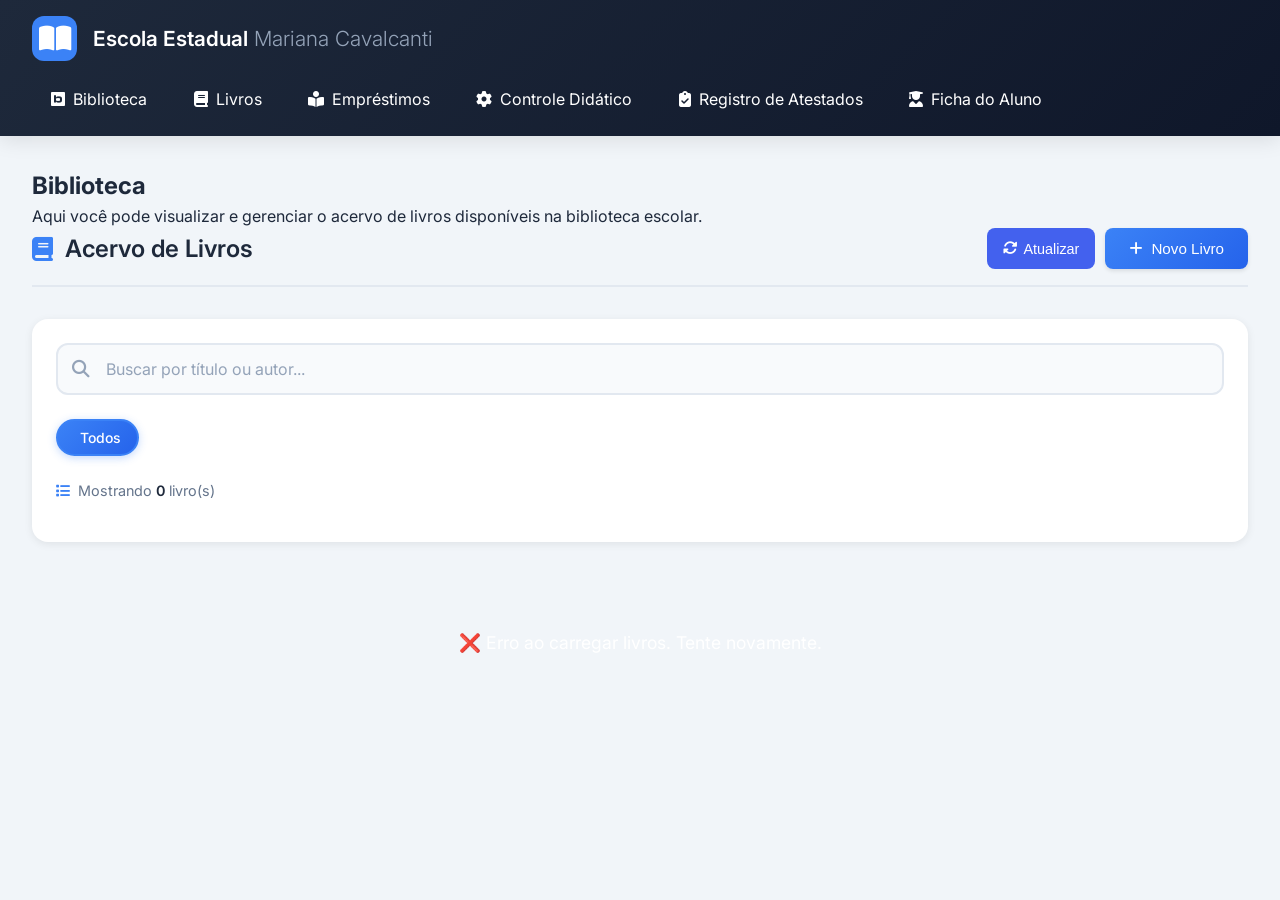
==== commit 0298b236: "filtro de busca livro" ====
--- a/arcevo.html
+++ b/arcevo.html
@@ -52,7 +52,28 @@
                     </button>
                 </div>
             </div>
-
+            <!-- ===== BARRA DE BUSCA E FILTROS ===== -->
+            <div class="filtros-container">
+                <div class="busca-wrapper">
+                    <i class="fas fa-search"></i>
+                    <input type="text" 
+                        id="searchInput" 
+                        placeholder="Buscar por título ou autor..." 
+                        class="busca-input">
+                    <button id="clearSearch" class="clear-search" style="display:none;">
+                        <i class="fas fa-times"></i>
+                    </button>
+                </div>
+                
+                <div class="categorias-filtro">
+                    <button class="categoria-btn active" data-categoria="todos">
+                        <i class="fas fa-books"></i> Todos
+                    </button>
+                    <div id="categoriasContainer" class="categorias-container">
+                        <!-- Categorias serão carregadas dinamicamente -->
+                    </div>
+                </div>
+            </div>
             <div class="books-container">
                 <div id="booksGrid" class="books-grid">
                     <p class="loading"><i class="fas fa-spinner fa-spin"></i> Carregando livros...</p>
--- a/assets/css/style.css
+++ b/assets/css/style.css
@@ -27,13 +27,14 @@
 }
 
 body {
-    font-family: 'Inter', sans-serif;
+    font-family: 'Inter', -apple-system, BlinkMacSystemFont, 'Segoe UI', sans-serif;
     background: #f1f5f9;
-    color: #1e293b;        
+    color: #1e293b;
     min-height: 100vh;
-}
-
-/* Header - Estilo da página de atestado */
+    line-height: 1.5;
+}
+
+/* Header */
 header {
     background: linear-gradient(135deg, #1e293b, #0f172a);
     color: white;
@@ -68,19 +69,13 @@
     display: flex;
     align-items: center;
     justify-content: center;
-    font-size: 1.5rem;
-}
-
-.logo-icon i {
-    color: white;
+    font-size: 1.8rem;
 }
 
 .logo h1 {
     font-size: 1.3rem;
     font-weight: 600;
     color: white;
-    background: none;
-    -webkit-text-fill-color: white;
 }
 
 .logo h1 span {
@@ -94,9 +89,6 @@
     list-style: none;
     gap: 0.5rem;
     flex-wrap: wrap;
-    background: none;
-    padding: 0;
-    border-radius: 0;
 }
 
 .nav-link {
@@ -117,21 +109,13 @@
     gap: 0.5rem;
 }
 
-.nav-link i {
-    font-size: 1.1rem;
-    color: white;
-}
-
-.nav-link:hover, .nav-link.active {
+.nav-icon {
+    font-size: 1.2rem;
+}
+
+.nav-link:hover,
+.nav-link.active {
     background: rgba(59, 130, 246, 0.3);
-}
-
-.nav-link:hover a {
-    color: white;
-}
-
-.nav-link:hover i {
-    color: white;
 }
 
 /* Main */
@@ -151,21 +135,21 @@
 
 .stats-grid > div {
     background: white;
-    border-radius: var(--border-radius-lg);
+    border-radius: 16px;
     padding: 1.5rem;
-    box-shadow: var(--shadow-lg);
+    box-shadow: 0 10px 15px -3px rgba(0, 0, 0, 0.1);
     transition: transform 0.3s, box-shadow 0.3s;
 }
 
 .stats-grid > div:hover {
     transform: translateY(-5px);
-    box-shadow: var(--shadow-xl);
+    box-shadow: 0 20px 25px -5px rgba(0, 0, 0, 0.1);
 }
 
 .stat-info h3 {
     font-size: 0.9rem;
     font-weight: 600;
-    color: var(--gray-600);
+    color: #868e96;
     margin-bottom: 0.75rem;
     text-transform: uppercase;
     letter-spacing: 0.5px;
@@ -174,126 +158,11 @@
 .stat-number {
     font-size: 2.5rem;
     font-weight: 700;
-    color: var(--gray-800);
+    color: #343a40;
     margin-bottom: 0.5rem;
 }
 
-/* Responsividade */
-@media (max-width: 768px) {
-    header {
-        padding: 1rem;
-    }
-    
-    .header-content {
-        flex-direction: column;
-        text-align: center;
-    }
-    
-    .nav-menu ul {
-        width: 100%;
-        justify-content: center;
-    }
-    
-    .nav-link {
-        padding: 0.5rem 1rem;
-    }
-    
-    .nav-link span {
-        display: inline;
-    }
-    
-    .nav-link i {
-        font-size: 1rem;
-    }
-    
-    main {
-        padding: 1rem;
-    }
-    
-    .stats-grid {
-        grid-template-columns: 1fr;
-    }
-}
-
-@media (max-width: 480px) {
-    .logo h1 {
-        font-size: 1.2rem;
-    }
-    
-    .logo-icon {
-        width: 35px;
-        height: 35px;
-    }
-    
-    .logo-icon i {
-        font-size: 1.2rem;
-    }
-    
-    .nav-link span {
-        display: none;
-    }
-    
-    .nav-link i {
-        font-size: 1.25rem;
-    }
-    
-    .stat-number {
-        font-size: 2rem;
-    }
-}
-
-/* Responsividade */
-@media (max-width: 768px) {
-    .header-content {
-        flex-direction: column;
-        padding: 1rem;
-    }
-    
-    .nav-menu ul {
-        width: 100%;
-        justify-content: center;
-        flex-wrap: wrap;
-    }
-    
-    .nav-link {
-        padding: 0.5rem 1rem;
-    }
-    
-    .nav-link span {
-        display: none;
-    }
-    
-    .nav-link i {
-        font-size: 1.25rem;
-    }
-    
-    main {
-        padding: 1rem;
-    }
-    
-    .stats-grid {
-        grid-template-columns: 1fr;
-    }
-}
-
-@media (max-width: 480px) {
-    .logo h1 {
-        font-size: 1.2rem;
-    }
-    
-    .logo-icon {
-        width: 32px;
-        height: 32px;
-    }
-    
-    .stat-number {
-        font-size: 2rem;
-    }
-}
-/* =============================================
-   NOVAS SEÇÕES DO DASHBOARD (INDEX)
-   ============================================= */
-
+/* Dashboard Sections */
 .dashboard-sections {
     display: grid;
     grid-template-columns: 1fr 1fr;
@@ -301,26 +170,29 @@
     margin: 2rem 0;
 }
 
-/* Ações Rápidas */
-.quick-actions {
+.quick-actions,
+.featured-books,
+.upcoming-returns {
     background: white;
-    border-radius: var(--border-radius-lg);
+    border-radius: 16px;
     padding: 1.5rem;
-    box-shadow: var(--shadow-md);
-}
-
-.quick-actions h2, .featured-books h2, .upcoming-returns h2 {
+    box-shadow: 0 4px 6px -1px rgba(0, 0, 0, 0.1);
+}
+
+.quick-actions h2,
+.featured-books h2,
+.upcoming-returns h2 {
     font-size: 1.2rem;
     font-weight: 600;
-    color: var(--gray-800);
+    color: #343a40;
     margin-bottom: 1.25rem;
     display: flex;
     align-items: center;
     gap: 0.5rem;
 }
 
-.quick-actions h2 i, .featured-books h2 i, .upcoming-returns h2 i {
-    color: var(--primary);
+.section-icon {
+    font-size: 1.3rem;
 }
 
 .action-buttons {
@@ -330,8 +202,8 @@
 }
 
 .action-btn {
-    background: var(--gray-50);
-    border: 1px solid var(--gray-200);
+    background: #f8f9fa;
+    border: 1px solid #e9ecef;
     border-radius: 12px;
     padding: 1rem 0.75rem;
     display: flex;
@@ -339,34 +211,21 @@
     align-items: center;
     gap: 0.5rem;
     text-decoration: none;
-    color: var(--gray-800);
+    color: #343a40;
     font-weight: 500;
     transition: all 0.2s;
 }
 
-.action-btn i {
-    font-size: 1.5rem;
-    color: var(--primary);
+.btn-icon {
+    font-size: 1.8rem;
 }
 
 .action-btn:hover {
-    background: var(--primary);
-    border-color: var(--primary);
+    background: #4361ee;
+    border-color: #4361ee;
     color: white;
     transform: translateY(-3px);
-    box-shadow: var(--shadow-md);
-}
-
-.action-btn:hover i {
-    color: white;
-}
-
-/* Livros em Destaque */
-.featured-books {
-    background: white;
-    border-radius: var(--border-radius-lg);
-    padding: 1.5rem;
-    box-shadow: var(--shadow-md);
+    box-shadow: 0 4px 6px -1px rgba(0, 0, 0, 0.1);
 }
 
 .books-carousel {
@@ -380,13 +239,13 @@
     align-items: center;
     gap: 1rem;
     padding: 0.75rem;
-    background: var(--gray-50);
+    background: #f8f9fa;
     border-radius: 12px;
     transition: background 0.2s;
 }
 
 .book-item:hover {
-    background: var(--gray-100);
+    background: #f1f3f5;
 }
 
 .book-cover {
@@ -399,19 +258,19 @@
     justify-content: center;
     font-size: 1.8rem;
     color: white;
-    box-shadow: 0 4px 6px rgba(0,0,0,0.05);
+    box-shadow: 0 4px 6px rgba(0, 0, 0, 0.05);
 }
 
 .book-info h4 {
     font-size: 1rem;
     font-weight: 600;
-    color: var(--gray-800);
+    color: #343a40;
     margin-bottom: 0.2rem;
 }
 
 .book-info p {
     font-size: 0.8rem;
-    color: var(--gray-600);
+    color: #868e96;
     margin-bottom: 0.3rem;
 }
 
@@ -438,13 +297,8 @@
     color: #e67700;
 }
 
-/* Próximas Devoluções */
 .upcoming-returns {
     grid-column: span 2;
-    background: white;
-    border-radius: var(--border-radius-lg);
-    padding: 1.5rem;
-    box-shadow: var(--shadow-md);
 }
 
 .returns-list {
@@ -458,25 +312,25 @@
     justify-content: space-between;
     align-items: center;
     padding: 1rem;
-    background: var(--gray-50);
+    background: #f8f9fa;
     border-radius: 12px;
-    border-left: 4px solid var(--gray-300);
+    border-left: 4px solid #dee2e6;
 }
 
 .return-item.overdue {
-    border-left-color: var(--danger);
+    border-left-color: #ff6b6b;
     background: #fff5f5;
 }
 
 .student-name {
     font-weight: 600;
-    color: var(--gray-800);
+    color: #343a40;
     margin-bottom: 0.2rem;
 }
 
 .book-title {
     font-size: 0.85rem;
-    color: var(--gray-600);
+    color: #868e96;
 }
 
 .return-date {
@@ -484,7 +338,7 @@
     padding: 0.3rem 0.8rem;
     border-radius: 20px;
     background: white;
-    box-shadow: 0 2px 4px rgba(0,0,0,0.02);
+    box-shadow: 0 2px 4px rgba(0, 0, 0, 0.02);
 }
 
 .return-date.warning {
@@ -493,74 +347,129 @@
 }
 
 .return-date.danger {
-    color: var(--danger);
+    color: #ff6b6b;
     background: #ffe3e3;
 }
 
-/* Banner do Site da Escola */
+/* Banner do Site da Escola - COM ÍCONES NATIVOS */
 .school-site-banner {
     margin: 2rem 0 1rem;
     background: linear-gradient(135deg, #1e293b, #0f172a);
     border-radius: 60px;
     padding: 0.25rem;
-    box-shadow: var(--shadow-lg);
+    box-shadow: 0 10px 15px -3px rgba(0, 0, 0, 0.1);
+    display: block;
+    width: 100%;
 }
 
 .school-site-banner a {
-    display: flex;
+    display: flex !important;
     align-items: center;
     justify-content: center;
     gap: 1rem;
     padding: 1rem 2rem;
-    background: white;
+    background: white !important;
     border-radius: 60px;
     text-decoration: none;
-    color: var(--gray-800);
+    color: #1e293b !important;
     font-weight: 500;
     transition: all 0.3s;
     border: 2px solid transparent;
+    width: 100%;
+    font-family: 'Inter', -apple-system, BlinkMacSystemFont, 'Segoe UI', sans-serif;
 }
 
 .school-site-banner a:hover {
-    background: transparent;
-    color: white;
-    border-color: rgba(255,255,255,0.3);
-}
-
-.school-site-banner a i {
-    color: var(--primary);
-    font-size: 1.1rem;
-}
-
-.school-site-banner a:hover i {
-    color: white;
+    background: transparent !important;
+    color: white !important;
+    border-color: rgba(255, 255, 255, 0.3);
+}
+
+.banner-icon {
+    font-size: 1.3rem;
+    font-weight: bold;
+}
+
+.school-site-banner a:hover .banner-icon {
+    opacity: 0.9;
 }
 
 .school-site-banner strong {
-    color: var(--primary-dark);
+    color: #3a56d4 !important;
+    font-weight: 700;
 }
 
 .school-site-banner a:hover strong {
-    color: #ffd43b;
-}
-
-/* Ajustes Responsivos */
+    color: #ffd43b !important;
+}
+
+/* Responsividade */
 @media (max-width: 768px) {
+    header {
+        padding: 1rem;
+    }
+
+    .header-content {
+        flex-direction: column;
+        text-align: center;
+    }
+
+    .nav-menu ul {
+        width: 100%;
+        justify-content: center;
+    }
+
+    .nav-link {
+        padding: 0.5rem 1rem;
+    }
+
+    .nav-link span {
+        display: none;
+    }
+
+    .nav-icon {
+        font-size: 1.4rem;
+    }
+
+    main {
+        padding: 1rem;
+    }
+
+    .stats-grid {
+        grid-template-columns: 1fr;
+    }
+
     .dashboard-sections {
         grid-template-columns: 1fr;
     }
-    
+
     .upcoming-returns {
         grid-column: span 1;
     }
-    
+
     .action-buttons {
         grid-template-columns: 1fr;
     }
-    
+
     .school-site-banner a {
         flex-direction: column;
         text-align: center;
         padding: 1rem;
     }
+}
+
+@media (max-width: 480px) {
+    .logo h1 {
+        font-size: 1.2rem;
+    }
+
+    .logo-icon {
+        width: 32px;
+        height: 32px;
+        font-size: 1.3rem;
+    }
+
+    .stat-number {
+        font-size: 2rem;
+    }
 }
--- a/assets/css/books.css
+++ b/assets/css/books.css
@@ -532,4 +532,183 @@
         width: 95%;
         border-radius: 0.75rem;
     }
+}
+/* ============================================
+   BARRA DE BUSCA E FILTROS
+   ============================================ */
+
+.filtros-container {
+    background: white;
+    border-radius: 16px;
+    padding: 1.5rem;
+    margin-bottom: 2rem;
+    box-shadow: 0 2px 8px rgba(0, 0, 0, 0.08);
+}
+
+.busca-wrapper {
+    position: relative;
+    margin-bottom: 1.5rem;
+}
+
+.busca-wrapper i {
+    position: absolute;
+    left: 16px;
+    top: 50%;
+    transform: translateY(-50%);
+    color: #94a3b8;
+    font-size: 1.1rem;
+}
+
+.busca-input {
+    width: 100%;
+    padding: 14px 45px 14px 48px;
+    border: 2px solid #e2e8f0;
+    border-radius: 12px;
+    font-size: 1rem;
+    font-family: 'Inter', sans-serif;
+    transition: all 0.2s ease;
+    background: #f8fafc;
+}
+
+.busca-input:focus {
+    outline: none;
+    border-color: #3b82f6;
+    background: white;
+    box-shadow: 0 0 0 4px rgba(59, 130, 246, 0.1);
+}
+
+.busca-input::placeholder {
+    color: #94a3b8;
+}
+
+.clear-search {
+    position: absolute;
+    right: 12px;
+    top: 50%;
+    transform: translateY(-50%);
+    background: #e2e8f0;
+    border: none;
+    width: 28px;
+    height: 28px;
+    border-radius: 50%;
+    display: flex;
+    align-items: center;
+    justify-content: center;
+    cursor: pointer;
+    color: #64748b;
+    transition: all 0.2s ease;
+}
+
+.clear-search:hover {
+    background: #cbd5e1;
+    color: #334155;
+}
+
+/* Categorias */
+.categorias-filtro {
+    display: flex;
+    flex-wrap: wrap;
+    align-items: center;
+    gap: 10px;
+}
+
+.categorias-container {
+    display: flex;
+    flex-wrap: wrap;
+    gap: 8px;
+}
+
+.categoria-btn {
+    padding: 8px 16px;
+    border: 2px solid #e2e8f0;
+    background: white;
+    border-radius: 24px;
+    font-size: 0.875rem;
+    font-weight: 500;
+    color: #64748b;
+    cursor: pointer;
+    transition: all 0.2s ease;
+    display: inline-flex;
+    align-items: center;
+    gap: 6px;
+    font-family: 'Inter', sans-serif;
+    white-space: nowrap;
+}
+
+.categoria-btn i {
+    font-size: 0.9rem;
+}
+
+.categoria-btn:hover {
+    background: #f1f5f9;
+    border-color: #cbd5e1;
+    transform: translateY(-1px);
+}
+
+.categoria-btn.active {
+    background: linear-gradient(135deg, #3b82f6, #2563eb);
+    border-color: #3b82f6;
+    color: white;
+    box-shadow: 0 2px 8px rgba(59, 130, 246, 0.3);
+}
+
+.categoria-count {
+    background: rgba(255, 255, 255, 0.3);
+    padding: 2px 6px;
+    border-radius: 12px;
+    font-size: 0.75rem;
+    margin-left: 4px;
+}
+
+.categoria-btn.active .categoria-count {
+    background: rgba(255, 255, 255, 0.25);
+}
+
+/* Resultados da busca */
+.resultados-info {
+    margin: 1rem 0 0.5rem;
+    padding: 0.5rem 0;
+    color: #64748b;
+    font-size: 0.9rem;
+    display: flex;
+    align-items: center;
+    gap: 8px;
+}
+
+.resultados-info i {
+    color: #3b82f6;
+}
+
+#resultadosCount {
+    font-weight: 600;
+    color: #1e293b;
+}
+
+/* Responsividade dos filtros */
+@media (max-width: 768px) {
+    .filtros-container {
+        padding: 1rem;
+    }
+    
+    .categorias-filtro {
+        flex-direction: column;
+        align-items: stretch;
+    }
+    
+    .categorias-container {
+        justify-content: center;
+    }
+    
+    .categoria-btn {
+        flex: 1;
+        justify-content: center;
+        min-width: calc(50% - 4px);
+    }
+}
+
+@media (max-width: 480px) {
+    .categoria-btn {
+        font-size: 0.8rem;
+        padding: 6px 12px;
+    }
 }
